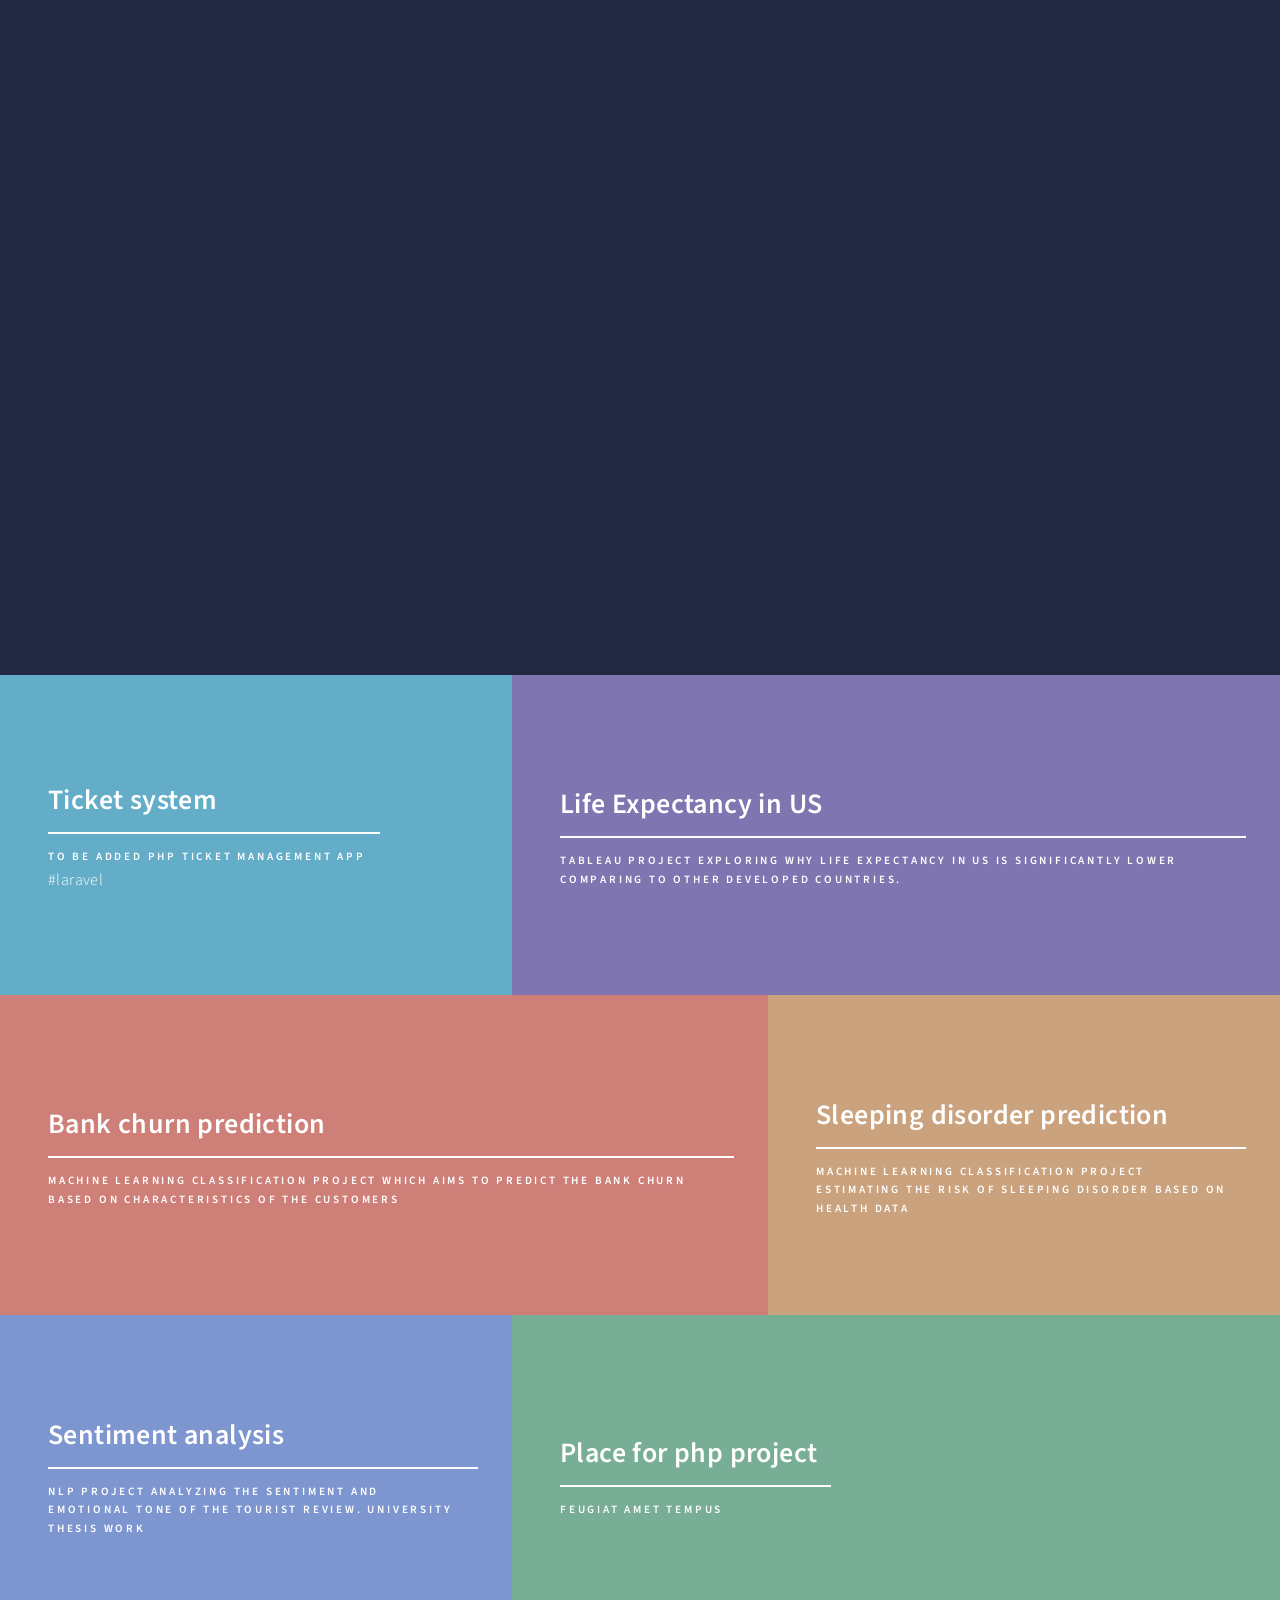
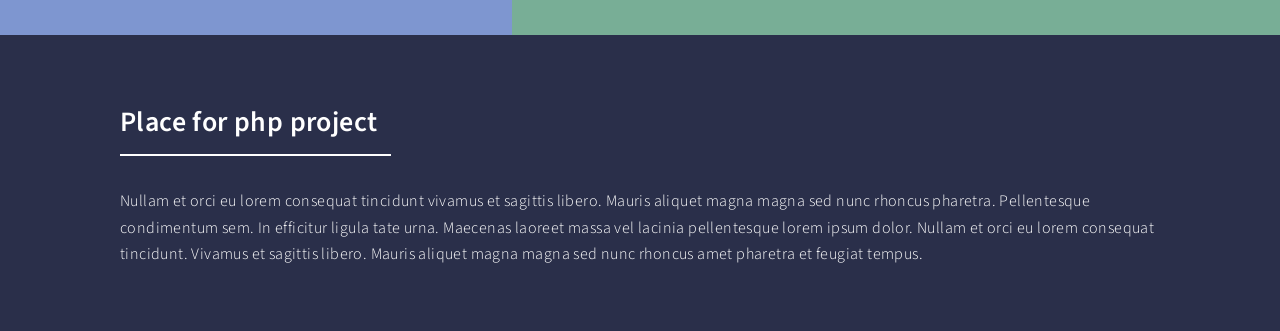
==== index.html @ b66371d4 "creating the website" ====
<!DOCTYPE HTML>
<html>
	<head>
		<meta charset="utf-8" />
		<meta name="viewport" content="width=device-width, initial-scale=1, user-scalable=no" />
		<link rel="stylesheet" href="assets/css/main.css" />
		<noscript><link rel="stylesheet" href="assets/css/noscript.css" /></noscript>
	</head>
	<body class="is-preload">

		<!-- Wrapper -->
			<div id="wrapper">

				<!-- Banner -->
					<section id="banner" class="major">
						<div class="inner">
							<header class="major">
								<h1>Hi, my name is Irena Kovalenko</h1>
							</header>
							<div class="content">
								<p>I'm a Data Science graduate, experienced PowerBI Developer and aspiring PHP Developer of entry level. So far I have mostly worked with PowerBI and SQL.
									During my work I have discovered the immense opportunities of what can be build in Laravel and made first steps in web development. <br />	
								Hereby are my projects.</p>
							</div>

							<div class="inner">
							<ul class="icons">
								<li><a href="https://github.com/irkovalenko" class="icon brands alt fa-github"><span class="label">GitHub</span></a></li>
								<li><a href="https://www.linkedin.com/in/irenakovalenko/" class="icon brands alt fa-linkedin-in"><span class="label">LinkedIn</span></a></li>
								<li><a href="#" class="icon solid fa-phone" aria-label="Phone"></a><span>+48 514 686 562</span></li>
								<li><a href="#" class="icon solid fa-envelope" aria-label="Email"></a><span>iko905744@gmail.com</span></li>
							</ul>
						</div>

						</div>
					</section>

				<!-- Main -->
					<div id="main">

						<!-- One -->
							<section id="one" class="tiles">
								<article>
									<span class="image">
										<img src="images/pic01.jpg" alt="" />
									</span>
									<header class="major">
										<h3><a href="landing.html" class="link">Ticket system</a></h3>
										<p>to be added php ticket management app</p>
										<span>#laravel</span>
									</header>
								</article>
								<article>
									<span class="image">
										<img src="images/pic02.jpg" alt="" />
									</span>
									<header class="major">
										<h3><a href="https://drive.google.com/file/d/1ShaVvdIcsHS3i_8dnYS_qgLol32Q4F2d/view?usp=drive_link" class="link">Life Expectancy in US</a></h3>
										<p>Tableau project exploring why life expectancy in US is significantly lower comparing to other developed countries.</p>
									</header>
								</article>
								<article>
									<span class="image">
										<img src="images/pic03.jpg" alt="" />
									</span>
									<header class="major">
										<h3><a href="https://github.com/irkovalenko/python/blob/main/bank_churn.ipynb" class="link">Bank churn prediction</a></h3>
										<p>Machine learning classification project which aims to predict the bank churn based on characteristics of the customers</p>
									</header>
								</article>
								<article>
									<span class="image">
										<img src="images/pic04.jpg" alt="" />
									</span>
									<header class="major">
										<h3><a href="https://github.com/irkovalenko/python/blob/main/Sleep_disorder_classification.ipynb" class="link">Sleeping disorder prediction</a></h3>
										<p>Machine learning classification project estimating the risk of sleeping disorder based on health data</p>
									</header>
								</article>
								<article>
									<span class="image">
										<img src="images/pic05.jpg" alt="" />
									</span>
									<header class="major">
										<h3><a href="https://github.com/irkovalenko/python/blob/main/sentiment_analysis_Cyprus.ipynb" class="link">Sentiment analysis</a></h3>
										<p>NLP project analyzing the sentiment and emotional tone of the tourist review. University thesis work</p>
									</header>
								</article>
								<article>
									<span class="image">
										<img src="images/pic06.jpg" alt="" />
									</span>
									<header class="major">
										<h3><a href="landing.html" class="link">Place for php project</a></h3>
										<p>Feugiat amet tempus</p>
									</header>
								</article>
							</section>

						<!-- Two -->
							<section id="two">
								<div class="inner">
									<header class="major">
										<h2>Place for php project</h2>
									</header>
									<p>Nullam et orci eu lorem consequat tincidunt vivamus et sagittis libero. Mauris aliquet magna magna sed nunc rhoncus pharetra. Pellentesque condimentum sem. In efficitur ligula tate urna. Maecenas laoreet massa vel lacinia pellentesque lorem ipsum dolor. Nullam et orci eu lorem consequat tincidunt. Vivamus et sagittis libero. Mauris aliquet magna magna sed nunc rhoncus amet pharetra et feugiat tempus.</p>
								</div>
							</section>

						</div>

		<!-- Scripts -->
			<script src="assets/js/jquery.min.js"></script>
			<script src="assets/js/jquery.scrolly.min.js"></script>
			<script src="assets/js/jquery.scrollex.min.js"></script>
			<script src="assets/js/browser.min.js"></script>
			<script src="assets/js/breakpoints.min.js"></script>
			<script src="assets/js/util.js"></script>
			<script src="assets/js/main.js"></script>

	</body>
</html>
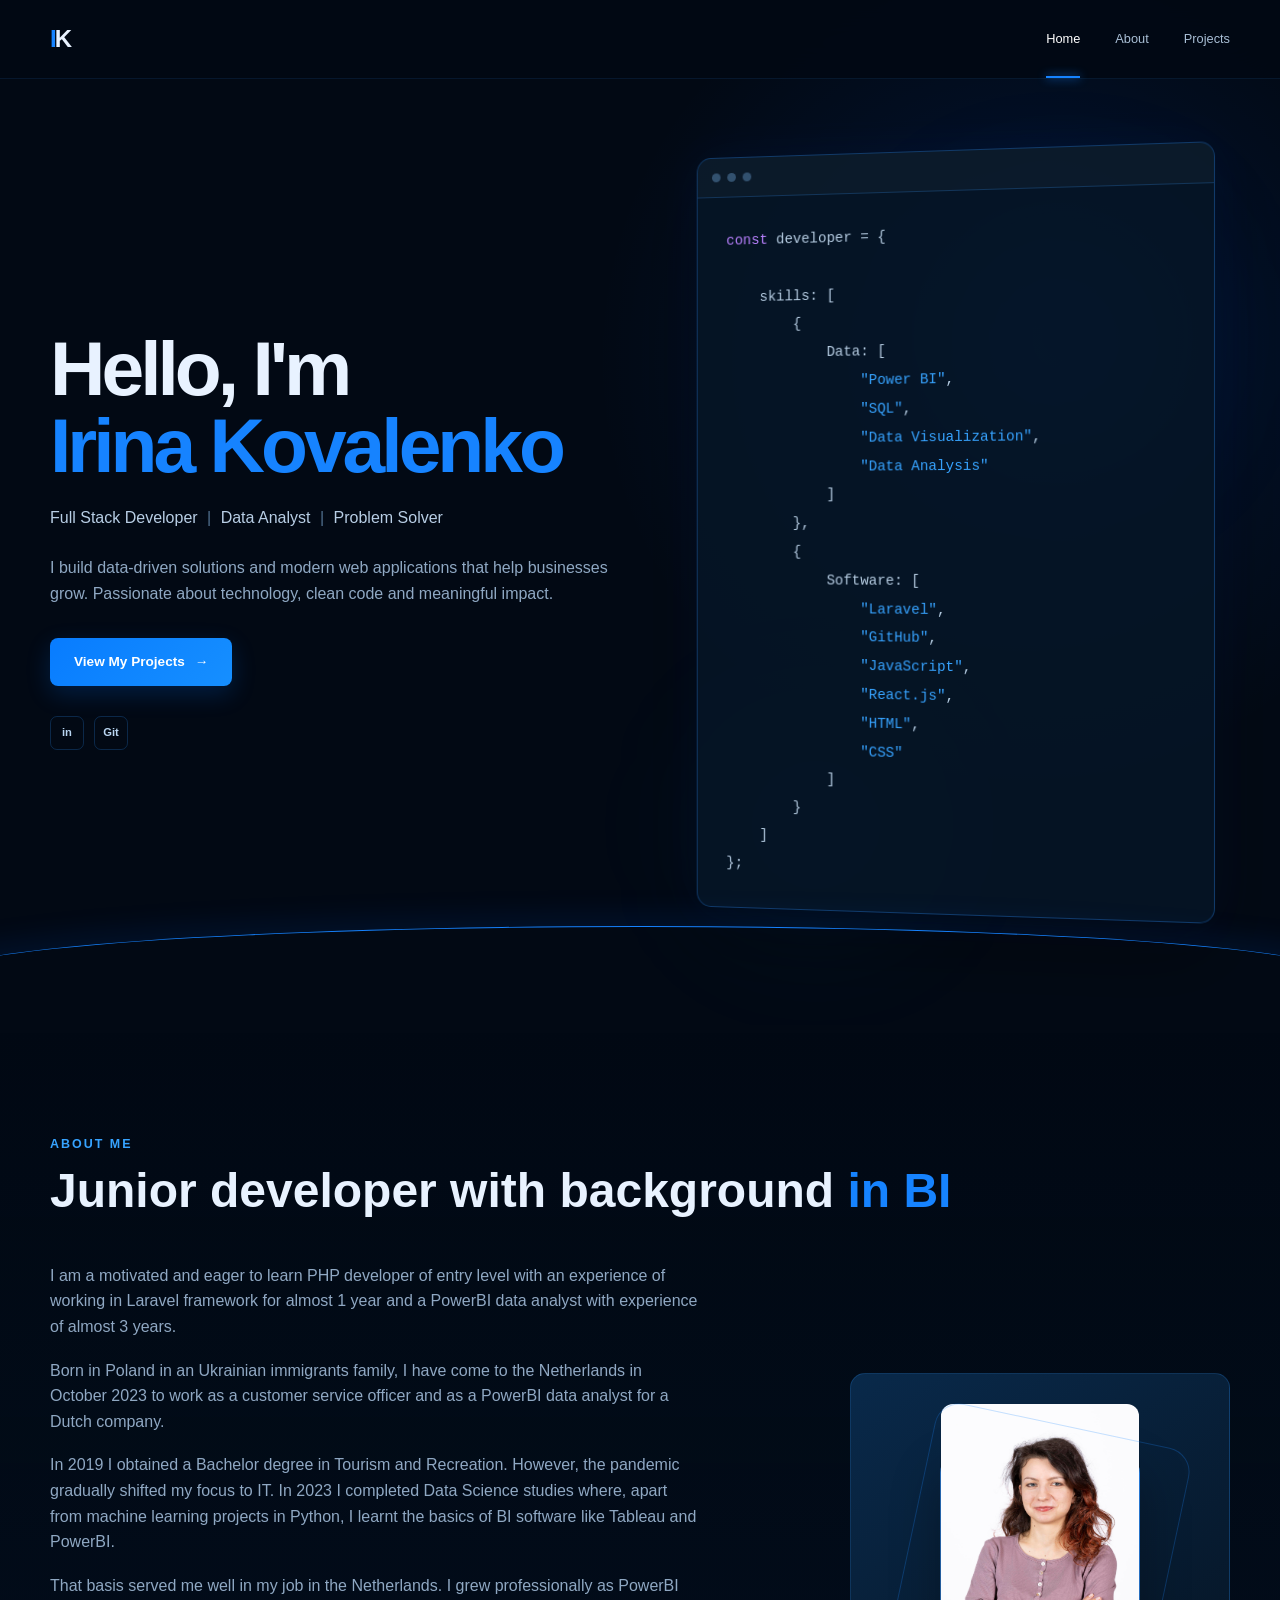
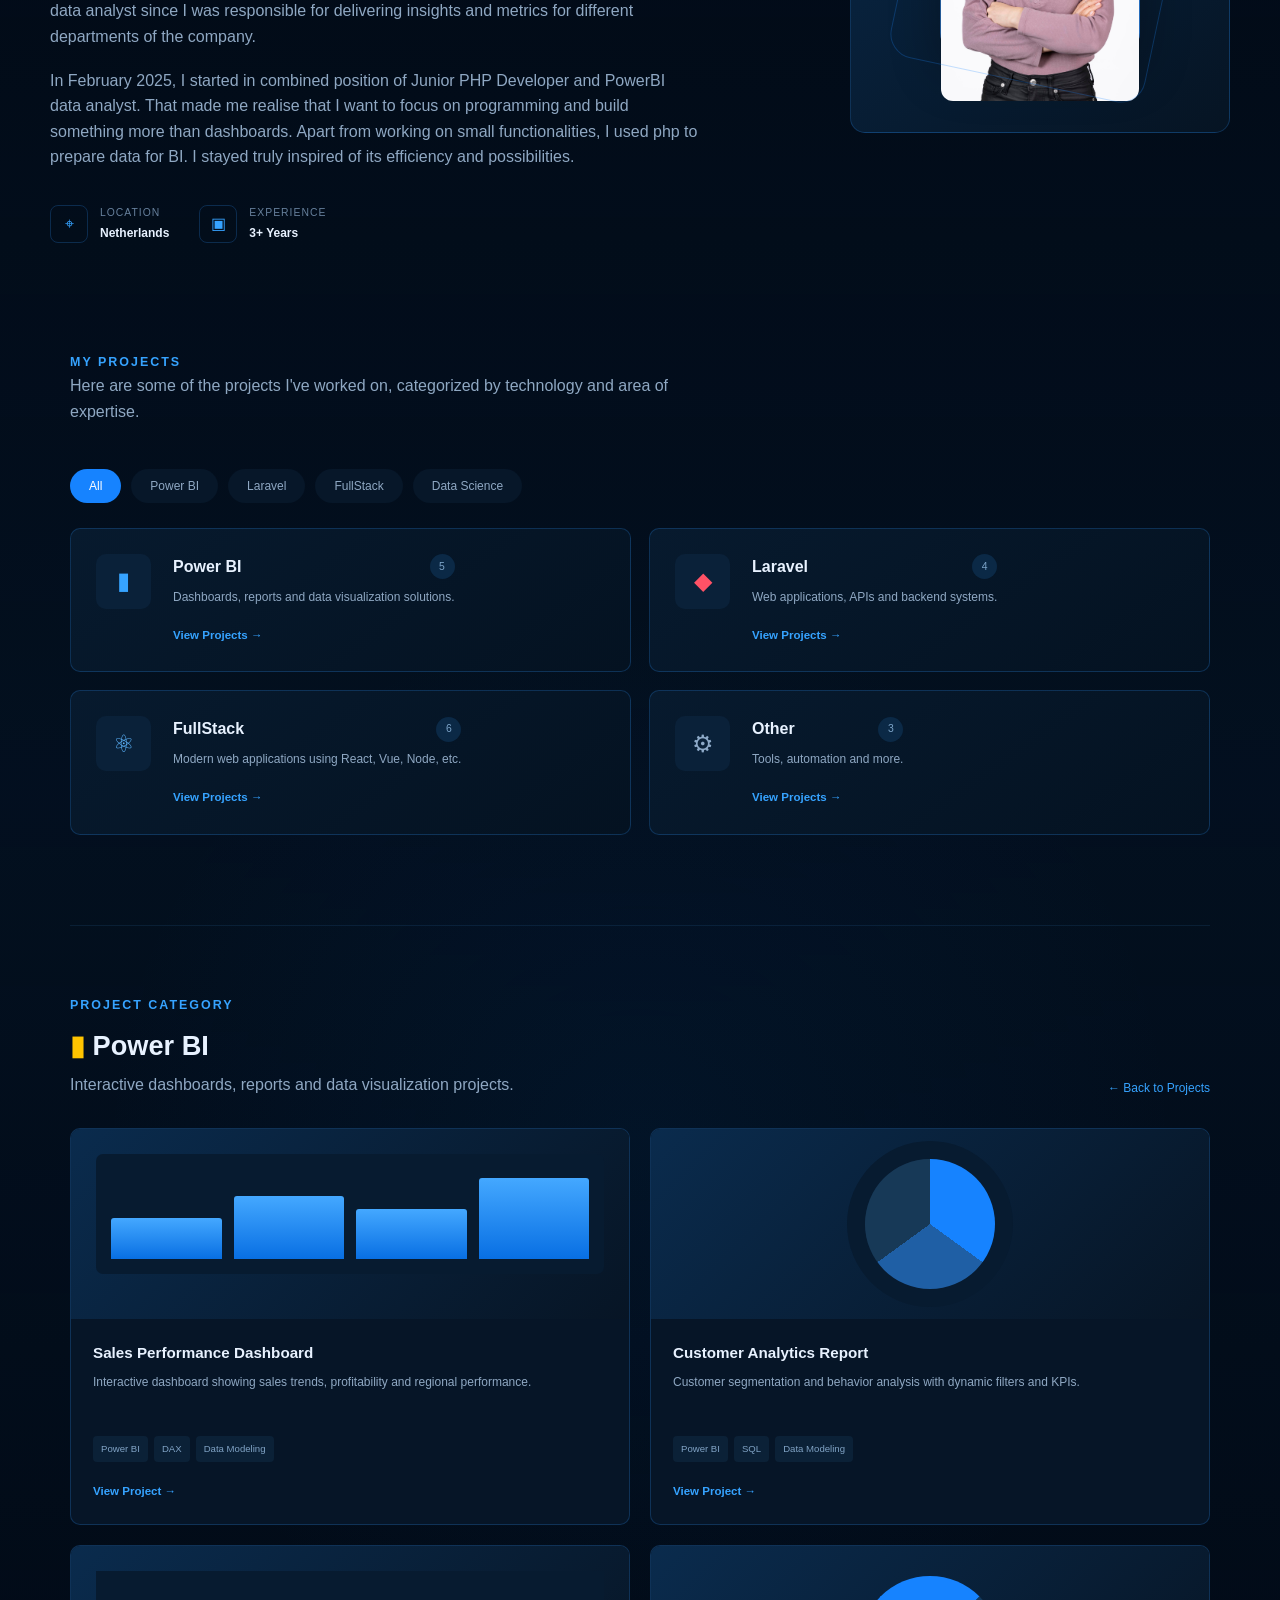
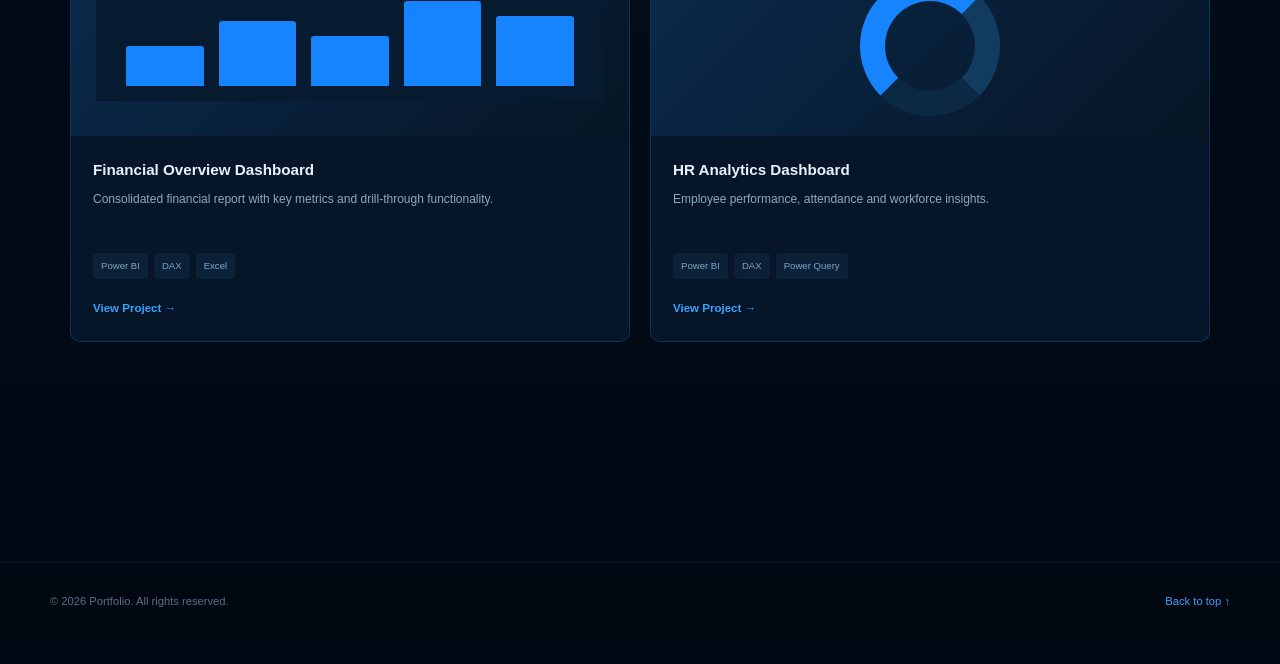
==== commit 09ada700: "back to html for github pages" ====
--- a/index.html
+++ b/index.html
@@ -1,122 +1,462 @@
-<!DOCTYPE HTML>
-<html>
-	<head>
-		<meta charset="utf-8" />
-		<meta name="viewport" content="width=device-width, initial-scale=1, user-scalable=no" />
-		<link rel="stylesheet" href="assets/css/main.css" />
-		<noscript><link rel="stylesheet" href="assets/css/noscript.css" /></noscript>
-	</head>
-	<body class="is-preload">
-
-		<!-- Wrapper -->
-			<div id="wrapper">
-
-				<!-- Banner -->
-					<section id="banner" class="major">
-						<div class="inner">
-							<header class="major">
-								<h1>Hi, my name is Irena Kovalenko</h1>
-							</header>
-							<div class="content">
-								<p>I'm a Data Science graduate, experienced PowerBI Developer and aspiring PHP Developer of entry level. So far I have mostly worked with PowerBI and SQL.
-									During my work I have discovered the immense opportunities of what can be build in Laravel and made first steps in web development. <br />	
-								Hereby are my projects.</p>
-							</div>
-
-							<div class="inner">
-							<ul class="icons">
-								<li><a href="https://github.com/irkovalenko" class="icon brands alt fa-github"><span class="label">GitHub</span></a></li>
-								<li><a href="https://www.linkedin.com/in/irenakovalenko/" class="icon brands alt fa-linkedin-in"><span class="label">LinkedIn</span></a></li>
-								<li><a href="#" class="icon solid fa-phone" aria-label="Phone"></a><span>+48 514 686 562</span></li>
-								<li><a href="#" class="icon solid fa-envelope" aria-label="Email"></a><span>iko905744@gmail.com</span></li>
-							</ul>
-						</div>
-
-						</div>
-					</section>
-
-				<!-- Main -->
-					<div id="main">
-
-						<!-- One -->
-							<section id="one" class="tiles">
-								<article>
-									<span class="image">
-										<img src="images/pic01.jpg" alt="" />
-									</span>
-									<header class="major">
-										<h3><a href="landing.html" class="link">Ticket system</a></h3>
-										<p>to be added php ticket management app</p>
-										<span>#laravel</span>
-									</header>
-								</article>
-								<article>
-									<span class="image">
-										<img src="images/pic02.jpg" alt="" />
-									</span>
-									<header class="major">
-										<h3><a href="https://drive.google.com/file/d/1ShaVvdIcsHS3i_8dnYS_qgLol32Q4F2d/view?usp=drive_link" class="link">Life Expectancy in US</a></h3>
-										<p>Tableau project exploring why life expectancy in US is significantly lower comparing to other developed countries.</p>
-									</header>
-								</article>
-								<article>
-									<span class="image">
-										<img src="images/pic03.jpg" alt="" />
-									</span>
-									<header class="major">
-										<h3><a href="https://github.com/irkovalenko/python/blob/main/bank_churn.ipynb" class="link">Bank churn prediction</a></h3>
-										<p>Machine learning classification project which aims to predict the bank churn based on characteristics of the customers</p>
-									</header>
-								</article>
-								<article>
-									<span class="image">
-										<img src="images/pic04.jpg" alt="" />
-									</span>
-									<header class="major">
-										<h3><a href="https://github.com/irkovalenko/python/blob/main/Sleep_disorder_classification.ipynb" class="link">Sleeping disorder prediction</a></h3>
-										<p>Machine learning classification project estimating the risk of sleeping disorder based on health data</p>
-									</header>
-								</article>
-								<article>
-									<span class="image">
-										<img src="images/pic05.jpg" alt="" />
-									</span>
-									<header class="major">
-										<h3><a href="https://github.com/irkovalenko/python/blob/main/sentiment_analysis_Cyprus.ipynb" class="link">Sentiment analysis</a></h3>
-										<p>NLP project analyzing the sentiment and emotional tone of the tourist review. University thesis work</p>
-									</header>
-								</article>
-								<article>
-									<span class="image">
-										<img src="images/pic06.jpg" alt="" />
-									</span>
-									<header class="major">
-										<h3><a href="landing.html" class="link">Place for php project</a></h3>
-										<p>Feugiat amet tempus</p>
-									</header>
-								</article>
-							</section>
-
-						<!-- Two -->
-							<section id="two">
-								<div class="inner">
-									<header class="major">
-										<h2>Place for php project</h2>
-									</header>
-									<p>Nullam et orci eu lorem consequat tincidunt vivamus et sagittis libero. Mauris aliquet magna magna sed nunc rhoncus pharetra. Pellentesque condimentum sem. In efficitur ligula tate urna. Maecenas laoreet massa vel lacinia pellentesque lorem ipsum dolor. Nullam et orci eu lorem consequat tincidunt. Vivamus et sagittis libero. Mauris aliquet magna magna sed nunc rhoncus amet pharetra et feugiat tempus.</p>
-								</div>
-							</section>
-
-						</div>
-
-		<!-- Scripts -->
-			<script src="assets/js/jquery.min.js"></script>
-			<script src="assets/js/jquery.scrolly.min.js"></script>
-			<script src="assets/js/jquery.scrollex.min.js"></script>
-			<script src="assets/js/browser.min.js"></script>
-			<script src="assets/js/breakpoints.min.js"></script>
-			<script src="assets/js/util.js"></script>
-			<script src="assets/js/main.js"></script>
-
-	</body>
-</html>+<!DOCTYPE html>
+<html lang="en">
+
+<head>
+    <meta charset="UTF-8">
+    <meta name="viewport" content="width=device-width, initial-scale=1.0">
+
+    <title>Portfolio</title>
+
+    <link rel="stylesheet" href="/styles.css">
+</head>
+
+<body>
+    <header class="header">
+        <div class="container nav-container">
+
+            <a href="/" class="logo">
+                <span>I</span>K
+            </a>
+            <nav class="nav">
+
+                <a href="#home">
+                    Home
+                </a>
+
+                <a href="#about">
+                    About
+                </a>
+
+                <a href="#projects">
+                    Projects
+                </a>
+
+            </nav>
+        </div>
+    </header>
+
+    <main>
+
+        <main>
+
+            <section id="home" class="hero section">
+                <div class="container hero-grid">
+                    <div class="hero-content">
+                        <h1>
+                            Hello, I'm
+                            <span>Irina Kovalenko</span>
+                        </h1>
+
+                        <h2>
+                            Full Stack Developer
+                            <span>|</span>
+                            Data Analyst
+                            <span>|</span>
+                            Problem Solver
+                        </h2>
+
+                        <p class="hero-description">
+                            I build data-driven solutions and modern web applications that
+                            help businesses grow. Passionate about technology, clean code and
+                            meaningful impact.
+                        </p>
+
+                        <div class="hero-buttons">
+                            <a href="/projects" class="btn btn-primary">
+                                View My Projects
+                                <span>→</span>
+                            </a>
+                        </div>
+
+                        <div class="social-links">
+                            <a href="https://www.linkedin.com/in/irina--kovalenko/" target="_blank"
+                                aria-label="LinkedIn">in</a>
+                            <a href="https://github.com/irkovalenko" target="_blank" aria-label="GitHub">Git</a>
+                        </div>
+                    </div>
+
+                    <div class="hero-visual">
+                        <div class="glow glow-one"></div>
+                        <div class="glow glow-two"></div>
+
+                        <div class="code-card">
+                            <div class="code-header">
+                                <span></span>
+                                <span></span>
+                                <span></span>
+                            </div>
+
+                            <div class="code-content">
+                                <pre><code><span class="code-purple">const</span> developer = {
+
+    skills: [
+        {
+            Data: [
+                <span class="code-blue">"Power BI"</span>,
+                <span class="code-blue">"SQL"</span>,
+                <span class="code-blue">"Data Visualization"</span>,
+                <span class="code-blue">"Data Analysis"</span>
+            ]
+        },
+        {
+            Software: [
+                <span class="code-blue">"Laravel"</span>,
+                <span class="code-blue">"GitHub"</span>,
+                <span class="code-blue">"JavaScript"</span>,
+                <span class="code-blue">"React.js"</span>,
+                <span class="code-blue">"HTML"</span>,
+                <span class="code-blue">"CSS"</span>
+            ]
+        }
+    ]
+};</code></pre>
+                            </div>
+                        </div>
+                    </div>
+                </div>
+
+                <div class="hero-wave"></div>
+            </section>
+
+            <section id="about" class="section about-section">
+                <div class="container">
+                    <div class="section-heading">
+                        <p class="eyebrow">ABOUT ME</p>
+
+                        <h2>
+                            Junior developer with background
+                            <span>in BI</span>
+                        </h2>
+                    </div>
+
+                    <div class="about-grid">
+                        <div class="about-text">
+                            <p>
+                                I am a motivated and eager to learn PHP developer of entry level with an experience of
+                                working in
+                                Laravel framework for almost 1 year and a PowerBI data analyst with experience of almost
+                                3 years.
+                            <p>
+                                Born in Poland in an Ukrainian immigrants family, I have come to the Netherlands in
+                                October 2023 to
+                                work as a customer service officer and as a PowerBI data analyst for a Dutch company.
+                            </p>
+                            <p>
+                                In 2019 I obtained a Bachelor degree in Tourism and Recreation. However, the pandemic
+                                gradually
+                                shifted my focus to IT. In 2023 I completed Data Science studies where, apart from
+                                machine learning
+                                projects in Python, I learnt the basics of BI software like Tableau and PowerBI.
+                            </p>
+                            <p>
+                                That basis served me well in my job in the Netherlands. I grew professionally as PowerBI
+                                data
+                                analyst since I was responsible for delivering insights and metrics for different
+                                departments of the
+                                company.
+                            </p>
+
+                            <p>
+                                In February 2025, I started in combined position of Junior PHP Developer and PowerBI
+                                data analyst.
+                                That made me realise that I want to focus on programming and build something more than
+                                dashboards.
+                                Apart from working on small functionalities, I used php to prepare data for BI. I stayed
+                                truly
+                                inspired of its efficiency and possibilities.
+                            </p>
+
+                            <div class="about-info">
+                                <div>
+                                    <span class="info-icon">⌖</span>
+                                    <div>
+                                        <small>Location</small>
+                                        <strong>Netherlands</strong>
+                                    </div>
+                                </div>
+
+                                <div>
+                                    <span class="info-icon">▣</span>
+                                    <div>
+                                        <small>Experience</small>
+                                        <strong>3+ Years</strong>
+                                    </div>
+                                </div>
+
+                                <div>
+                                </div>
+                            </div>
+                        </div>
+
+                        <div class="profile-card">
+                            <div class="profile-avatar">
+                                <img class="rounded-img" src="../images/me.jpg">
+                            </div>
+
+                            <div class="profile-decoration"></div>
+                        </div>
+                    </div>
+
+                    <section id="projects" class="section projects-section">
+                        <div class="container">
+                            <div class="section-heading">
+                                <p class="eyebrow">MY PROJECTS</p>
+                                <p>
+                                    Here are some of the projects I've worked on, categorized by
+                                    technology and area of expertise.
+                                </p>
+                            </div>
+
+                            <div class="project-filters">
+                                <button class="active">All</button>
+                                <button>Power BI</button>
+                                <button>Laravel</button>
+                                <button>FullStack</button>
+                                <button>Data Science</button>
+                            </div>
+
+
+                            <div class="category-grid">
+                                <article class="category-card">
+                                    <div class="category-icon powerbi">▮</div>
+
+                                    <div class="category-content">
+                                        <div class="category-title">
+                                            <h3>Power BI</h3>
+                                            <span>5</span>
+                                        </div>
+
+                                        <p>Dashboards, reports and data visualization solutions.</p>
+
+                                        <a href="#powerbi-projects"> View Projects → </a>
+                                    </div>
+                                </article>
+
+                                <article class="category-card">
+                                    <div class="category-icon laravel">◆</div>
+
+                                    <div class="category-content">
+                                        <div class="category-title">
+                                            <h3>Laravel</h3>
+                                            <span>4</span>
+                                        </div>
+
+                                        <p>Web applications, APIs and backend systems.</p>
+
+                                        <a href="#"> View Projects → </a>
+                                    </div>
+                                </article>
+
+                                <article class="category-card">
+                                    <div class="category-icon react">⚛</div>
+
+                                    <div class="category-content">
+                                        <div class="category-title">
+                                            <h3>FullStack</h3>
+                                            <span>6</span>
+                                        </div>
+
+                                        <p>Modern web applications using React, Vue, Node, etc.</p>
+
+                                        <a href="#"> View Projects → </a>
+                                    </div>
+                                </article>
+
+                                <article class="category-card">
+                                    <div class="category-icon tools">⚙</div>
+
+                                    <div class="category-content">
+                                        <div class="category-title">
+                                            <h3>Other</h3>
+                                            <span>3</span>
+                                        </div>
+
+                                        <p>Tools, automation and more.</p>
+
+                                        <a href="#"> View Projects → </a>
+                                    </div>
+                                </article>
+                            </div>
+
+
+
+                            <div id="powerbi-projects" class="project-category">
+                                <div class="category-header">
+                                    <div>
+                                        <p class="eyebrow">PROJECT CATEGORY</p>
+
+                                        <h3>
+                                            <span class="powerbi-text">▮</span>
+                                            Power BI
+                                        </h3>
+
+                                        <p>
+                                            Interactive dashboards, reports and data visualization
+                                            projects.
+                                        </p>
+                                    </div>
+
+                                    <a href="#projects" class="back-link"> ← Back to Projects </a>
+                                </div>
+
+                                <div class="project-grid">
+                                    <article class="project-card">
+                                        <div class="project-image dashboard-one">
+                                            <div class="fake-chart">
+                                                <div></div>
+                                                <div></div>
+                                                <div></div>
+                                                <div></div>
+                                            </div>
+                                        </div>
+
+                                        <div class="project-body">
+                                            <h4>Sales Performance Dashboard</h4>
+
+                                            <p>
+                                                Interactive dashboard showing sales trends, profitability
+                                                and regional performance.
+                                            </p>
+
+                                            <div class="tags">
+                                                <span>Power BI</span>
+                                                <span>DAX</span>
+                                                <span>Data Modeling</span>
+                                            </div>
+
+                                            <a href="#"> View Project → </a>
+                                        </div>
+                                    </article>
+
+                                    <article class="project-card">
+                                        <div class="project-image dashboard-two">
+                                            <div class="fake-pie"></div>
+                                        </div>
+
+                                        <div class="project-body">
+                                            <h4>Customer Analytics Report</h4>
+
+                                            <p>
+                                                Customer segmentation and behavior analysis with dynamic
+                                                filters and KPIs.
+                                            </p>
+
+                                            <div class="tags">
+                                                <span>Power BI</span>
+                                                <span>SQL</span>
+                                                <span>Data Modeling</span>
+                                            </div>
+
+                                            <a href="#"> View Project → </a>
+                                        </div>
+                                    </article>
+
+                                    <article class="project-card">
+                                        <div class="project-image dashboard-three">
+                                            <div class="fake-bars">
+                                                <i></i>
+                                                <i></i>
+                                                <i></i>
+                                                <i></i>
+                                                <i></i>
+                                            </div>
+                                        </div>
+
+                                        <div class="project-body">
+                                            <h4>Financial Overview Dashboard</h4>
+
+                                            <p>
+                                                Consolidated financial report with key metrics and
+                                                drill-through functionality.
+                                            </p>
+
+                                            <div class="tags">
+                                                <span>Power BI</span>
+                                                <span>DAX</span>
+                                                <span>Excel</span>
+                                            </div>
+
+                                            <a href="#"> View Project → </a>
+                                        </div>
+                                    </article>
+
+                                    <article class="project-card">
+                                        <div class="project-image dashboard-four">
+                                            <div class="fake-circle"></div>
+                                        </div>
+
+                                        <div class="project-body">
+                                            <h4>HR Analytics Dashboard</h4>
+
+                                            <p>
+                                                Employee performance, attendance and workforce insights.
+                                            </p>
+
+                                            <div class="tags">
+                                                <span>Power BI</span>
+                                                <span>DAX</span>
+                                                <span>Power Query</span>
+                                            </div>
+
+                                            <a href="#"> View Project → </a>
+                                        </div>
+                                    </article>
+                                </div>
+                            </div>
+                        </div>
+
+                    </section>
+
+        </main>
+
+        <footer class="footer">
+            <div class="container footer-content">
+                <p>&copy; 2026 Portfolio. All rights reserved.</p>
+
+                <a href="#home"> Back to top ↑ </a>
+            </div>
+        </footer>
+
+        <script>
+            const sections = document.querySelectorAll("main section[id]");
+            const navLinks = document.querySelectorAll(".nav a");
+
+            const observer = new IntersectionObserver(
+                (entries) => {
+                    entries.forEach((entry) => {
+                        if (entry.isIntersecting) {
+                            const id = entry.target.id;
+
+                            navLinks.forEach((link) => {
+                                link.classList.remove("active");
+
+                                if (link.getAttribute("href") === `#${id}`) {
+                                    link.classList.add("active");
+                                }
+                            });
+                        }
+                    });
+                }, {
+                    rootMargin: "-30% 0px -60% 0px"
+                }
+            );
+
+            sections.forEach((section) => {
+                observer.observe(section);
+            });
+            // Project filters
+            const filterButtons = document.querySelectorAll(
+                ".project-filters button",
+            );
+
+            filterButtons.forEach((button) => {
+                button.addEventListener("click", () => {
+                    filterButtons.forEach((btn) => btn.classList.remove("active"));
+
+                    button.classList.add("active");
+                });
+            });
+        </script>
+</body>
+
+</html>
--- a/styles.css
+++ b/styles.css
@@ -0,0 +1,1545 @@
+/* =========================================================
+   RESET
+========================================================= */
+
+* {
+    margin: 0;
+    padding: 0;
+    box-sizing: border-box;
+}
+
+html {
+    scroll-behavior: smooth;
+}
+
+body {
+    font-family: 'Inter', sans-serif;
+    background: #020914;
+    color: #e8f2ff;
+    line-height: 1.6;
+}
+
+a {
+    color: inherit;
+    text-decoration: none;
+}
+
+button {
+    cursor: pointer;
+}
+
+img {
+    max-width: 100%;
+    display: block;
+}
+
+/* =========================================================
+   VARIABLES
+========================================================= */
+
+:root {
+    --bg: #020914;
+    --bg-light: #061323;
+    --bg-card: #07182b;
+    --bg-card-hover: #0a2038;
+
+    --blue: #1683ff;
+    --blue-light: #36a3ff;
+    --blue-dark: #0757b8;
+
+    --text: #edf6ff;
+    --text-muted: #8fa8c3;
+    --border: rgba(43, 137, 230, 0.25);
+
+    --glow: rgba(0, 119, 255, 0.25);
+
+    --radius: 10px;
+    --transition: 0.3s ease;
+}
+
+/* =========================================================
+   GENERAL
+========================================================= */
+
+.container {
+    width: min(1180px, calc(100% - 40px));
+    margin: 0 auto;
+}
+
+.section {
+    padding: 110px 0;
+    position: relative;
+}
+
+.section-small {
+    padding: 80px 0;
+}
+
+.section-heading {
+    margin-bottom: 45px;
+}
+
+.section-heading.center {
+    text-align: center;
+}
+
+.section-heading h2 {
+    font-size: clamp(2rem, 4vw, 3rem);
+    line-height: 1.15;
+    margin: 8px 0 20px;
+}
+
+.section-heading h2 span {
+    color: var(--blue);
+}
+
+.section-heading h3 {
+    font-size: 1.5rem;
+}
+
+.section-heading > p:not(.eyebrow) {
+    max-width: 650px;
+    color: var(--text-muted);
+}
+
+.eyebrow {
+    color: var(--blue-light);
+    font-size: 0.78rem;
+    font-weight: 700;
+    letter-spacing: 2px;
+    text-transform: uppercase;
+}
+
+/* =========================================================
+   HEADER
+========================================================= */
+
+.header {
+    position: fixed;
+    top: 0;
+    left: 0;
+    width: 100%;
+    z-index: 1000;
+
+    background: rgba(2, 9, 20, 0.88);
+    backdrop-filter: blur(18px);
+
+    border-bottom: 1px solid rgba(43, 137, 230, 0.12);
+}
+
+.nav-container {
+    height: 78px;
+
+    display: flex;
+    align-items: center;
+    justify-content: space-between;
+}
+
+.logo {
+    font-size: 1.5rem;
+    font-weight: 800;
+    letter-spacing: -2px;
+}
+
+.logo span {
+    color: var(--blue);
+}
+
+.nav {
+    display: flex;
+    align-items: center;
+    gap: 35px;
+}
+
+.nav a {
+    color: #a9bfd6;
+    font-size: 0.8rem;
+    font-weight: 500;
+    transition: var(--transition);
+    position: relative;
+}
+
+.nav a:hover,
+.nav a.active {
+    color: white;
+}
+
+.nav a.active::after {
+    content: '';
+
+    position: absolute;
+    left: 0;
+    right: 0;
+    bottom: -29px;
+
+    height: 2px;
+
+    background: var(--blue);
+    box-shadow: 0 0 10px var(--blue);
+}
+
+.nav-actions {
+    display: flex;
+    align-items: center;
+    gap: 18px;
+}
+
+.theme-btn {
+    border: 0;
+    background: transparent;
+    color: #9fc8f4;
+    font-size: 1.2rem;
+}
+
+/* =========================================================
+   BUTTONS
+========================================================= */
+
+.btn {
+    display: inline-flex;
+    align-items: center;
+    justify-content: center;
+    gap: 10px;
+
+    padding: 13px 24px;
+
+    border-radius: 8px;
+
+    font-size: 0.85rem;
+    font-weight: 600;
+
+    transition: var(--transition);
+}
+
+.btn-primary {
+    background: linear-gradient(135deg, #087cff, #168fff);
+
+    color: white;
+
+    box-shadow: 0 8px 25px rgba(0, 117, 255, 0.2);
+}
+
+.btn-primary:hover {
+    transform: translateY(-2px);
+
+    box-shadow: 0 12px 35px rgba(0, 117, 255, 0.35);
+}
+
+.btn-outline {
+    border: 1px solid rgba(87, 157, 220, 0.5);
+    color: #d6eaff;
+}
+
+.btn-outline:hover {
+    border-color: var(--blue);
+    background: rgba(0, 115, 255, 0.08);
+}
+
+.btn-small {
+    padding: 9px 20px;
+}
+
+.full-width {
+    width: 100%;
+}
+
+/* =========================================================
+   HERO
+========================================================= */
+
+.hero {
+    min-height: 850px;
+
+    display: flex;
+    align-items: center;
+
+    padding-top: 150px;
+
+    overflow: hidden;
+
+    background:
+        radial-gradient(
+            circle at 80% 35%,
+            rgba(0, 95, 255, 0.14),
+            transparent 35%
+        ),
+        var(--bg);
+}
+
+.hero-grid {
+    display: grid;
+    grid-template-columns: 1fr 1fr;
+    align-items: center;
+    gap: 60px;
+}
+
+.hero-content {
+    position: relative;
+    z-index: 2;
+}
+
+.hero h1 {
+    margin-top: 15px;
+
+    font-size: clamp(3rem, 6vw, 5.2rem);
+    line-height: 1;
+
+    letter-spacing: -4px;
+}
+
+.hero h1 span {
+    display: block;
+    color: var(--blue);
+}
+
+.hero h2 {
+    margin-top: 22px;
+
+    color: #b8cee5;
+
+    font-size: 1rem;
+    font-weight: 500;
+}
+
+.hero h2 span {
+    color: #50708f;
+    margin: 0 5px;
+}
+
+.hero-description {
+    max-width: 590px;
+    margin-top: 24px;
+
+    color: var(--text-muted);
+
+    font-size: 1rem;
+}
+
+.hero-buttons {
+    display: flex;
+    gap: 14px;
+    margin-top: 32px;
+}
+
+.social-links {
+    display: flex;
+    gap: 10px;
+    margin-top: 30px;
+}
+
+.social-links a {
+    width: 34px;
+    height: 34px;
+
+    display: flex;
+    align-items: center;
+    justify-content: center;
+
+    border: 1px solid var(--border);
+    border-radius: 7px;
+
+    color: #b9d5f1;
+    font-size: 0.7rem;
+    font-weight: 700;
+
+    transition: var(--transition);
+}
+
+.social-links a:hover {
+    background: var(--blue);
+    border-color: var(--blue);
+    color: white;
+    transform: translateY(-3px);
+}
+
+/* =========================================================
+   HERO VISUAL
+========================================================= */
+
+.hero-visual {
+    position: relative;
+    min-height: 450px;
+
+    display: flex;
+    align-items: center;
+    justify-content: center;
+}
+
+.code-card {
+    width: min(520px, 100%);
+
+    background: rgba(5, 20, 37, 0.9);
+
+    border: 1px solid rgba(39, 129, 230, 0.35);
+
+    border-radius: 15px;
+
+    box-shadow:
+        0 30px 80px rgba(0, 0, 0, 0.4),
+        0 0 50px rgba(0, 104, 255, 0.08);
+
+    overflow: hidden;
+
+    transform: perspective(1000px) rotateY(-5deg);
+}
+
+.code-header {
+    height: 40px;
+
+    display: flex;
+    align-items: center;
+
+    gap: 7px;
+
+    padding: 0 15px;
+
+    background: rgba(255, 255, 255, 0.025);
+
+    border-bottom: 1px solid var(--border);
+}
+
+.code-header span {
+    width: 9px;
+    height: 9px;
+    border-radius: 50%;
+    background: #32516f;
+}
+
+.code-content {
+    padding: 30px;
+}
+
+.code-content pre {
+    overflow-x: auto;
+
+    font-family: 'Courier New', monospace;
+
+    font-size: 0.9rem;
+    line-height: 2;
+
+    color: #b6cde3;
+}
+
+.code-purple {
+    color: #b981ff;
+}
+
+.code-blue {
+    color: #36a3ff;
+}
+
+.glow {
+    position: absolute;
+
+    border-radius: 50%;
+
+    filter: blur(70px);
+}
+
+.glow-one {
+    width: 220px;
+    height: 220px;
+
+    right: 10%;
+    top: 10%;
+
+    background: rgba(0, 89, 255, 0.2);
+}
+
+.glow-two {
+    width: 180px;
+    height: 180px;
+
+    left: 10%;
+    bottom: 0;
+
+    background: rgba(0, 157, 255, 0.1);
+}
+
+.floating-badge {
+    position: absolute;
+
+    padding: 11px 17px;
+
+    display: flex;
+    align-items: center;
+    gap: 9px;
+
+    background: rgba(6, 22, 40, 0.95);
+
+    border: 1px solid var(--border);
+
+    border-radius: 8px;
+
+    font-size: 0.75rem;
+    font-weight: 600;
+
+    box-shadow: 0 15px 30px rgba(0, 0, 0, 0.25);
+}
+
+.badge-powerbi {
+    left: 0;
+    bottom: 70px;
+}
+
+.badge-laravel {
+    right: 0;
+    top: 70px;
+}
+
+.badge-powerbi strong {
+    color: #ffc300;
+}
+
+.badge-laravel strong {
+    color: #ff4d69;
+}
+
+/* =========================================================
+   HERO WAVE
+========================================================= */
+
+.hero-wave {
+    position: absolute;
+    bottom: -1px;
+    left: -5%;
+
+    width: 110%;
+    height: 100px;
+
+    border-top: 1px solid var(--blue);
+
+    border-radius: 50% 50% 0 0;
+
+    box-shadow: 0 -10px 30px rgba(0, 102, 255, 0.1);
+}
+
+/* =========================================================
+   FOCUS CARDS
+========================================================= */
+
+.focus-grid {
+    display: grid;
+
+    grid-template-columns: repeat(4, 1fr);
+
+    gap: 18px;
+}
+
+.focus-card {
+    min-height: 190px;
+
+    padding: 28px;
+
+    background: linear-gradient(
+        145deg,
+        rgba(8, 30, 53, 0.95),
+        rgba(4, 17, 31, 0.95)
+    );
+
+    border: 1px solid var(--border);
+
+    border-radius: var(--radius);
+
+    transition: var(--transition);
+}
+
+.focus-card:hover {
+    transform: translateY(-5px);
+
+    border-color: rgba(30, 143, 255, 0.55);
+
+    box-shadow: 0 15px 40px rgba(0, 80, 180, 0.12);
+}
+
+.card-icon {
+    color: #52a4ff;
+
+    font-size: 1.7rem;
+
+    margin-bottom: 20px;
+}
+
+.laravel-icon {
+    color: #ff5266;
+}
+
+.focus-card h3 {
+    font-size: 1rem;
+    margin-bottom: 8px;
+}
+
+.focus-card p {
+    color: var(--text-muted);
+    font-size: 0.78rem;
+}
+
+/* =========================================================
+   ABOUT
+========================================================= */
+
+.about-section {
+    background: linear-gradient(
+        180deg,
+        transparent,
+        rgba(5, 29, 53, 0.35),
+        transparent
+    );
+}
+
+.about-grid {
+    display: grid;
+
+    grid-template-columns: 1fr 380px;
+
+    gap: 70px;
+
+    align-items: center;
+}
+
+.about-text > p {
+    max-width: 650px;
+
+    color: var(--text-muted);
+
+    margin-bottom: 18px;
+}
+
+.about-info {
+    display: flex;
+    flex-wrap: wrap;
+
+    gap: 30px;
+
+    margin-top: 35px;
+}
+
+.about-info > div {
+    display: flex;
+    align-items: center;
+    gap: 12px;
+}
+
+.info-icon {
+    width: 38px;
+    height: 38px;
+
+    display: flex;
+    align-items: center;
+    justify-content: center;
+
+    border: 1px solid var(--border);
+    border-radius: 8px;
+
+    color: var(--blue-light);
+}
+
+.about-info small,
+.contact-item small,
+.follow small {
+    display: block;
+
+    color: #67819d;
+
+    font-size: 0.65rem;
+    text-transform: uppercase;
+    letter-spacing: 1px;
+}
+
+.about-info strong {
+    display: block;
+
+    margin-top: 2px;
+
+    font-size: 0.75rem;
+}
+
+/* Profile */
+
+.profile-card {
+    height: 360px;
+
+    position: relative;
+
+    display: flex;
+    align-items: center;
+    justify-content: center;
+
+    background: linear-gradient(145deg, #09294a, #061423);
+
+    border: 1px solid var(--border);
+
+    border-radius: 15px;
+
+    overflow: hidden;
+}
+
+.profile-avatar {
+    width: 200px;
+    height: 200px;
+
+    display: flex;
+    align-items: center;
+    justify-content: center;
+
+    border-radius: 20px;
+
+    background: linear-gradient(135deg, #0c5db8, #071b32);
+
+    border: 1px solid rgba(71, 158, 255, 0.45);
+
+    color: white;
+
+    font-size: 4rem;
+    font-weight: 800;
+
+    box-shadow: 0 20px 50px rgba(0, 0, 0, 0.3);
+}
+
+.profile-decoration {
+    position: absolute;
+
+    width: 260px;
+    height: 260px;
+
+    border: 1px solid rgba(29, 137, 255, 0.25);
+
+    border-radius: 25px;
+
+    transform: rotate(12deg);
+}
+
+/* =========================================================
+   SKILLS
+========================================================= */
+
+.skills-section {
+    margin-top: 100px;
+}
+
+.skill-tabs,
+.project-filters {
+    display: flex;
+    flex-wrap: wrap;
+
+    gap: 10px;
+
+    margin-bottom: 25px;
+}
+
+.skill-tabs button,
+.project-filters button {
+    border: 1px solid transparent;
+
+    background: #071729;
+
+    color: #8fa8c3;
+
+    padding: 9px 18px;
+
+    border-radius: 20px;
+
+    font-size: 0.75rem;
+
+    transition: var(--transition);
+}
+
+.skill-tabs button:hover,
+.skill-tabs button.active,
+.project-filters button:hover,
+.project-filters button.active {
+    background: var(--blue);
+    color: white;
+}
+
+.skills-grid {
+    display: grid;
+
+    grid-template-columns: repeat(6, 1fr);
+
+    gap: 14px;
+}
+
+.skill-card {
+    min-height: 105px;
+
+    display: flex;
+    flex-direction: column;
+
+    justify-content: center;
+    align-items: center;
+
+    gap: 10px;
+
+    background: #061527;
+
+    border: 1px solid var(--border);
+
+    border-radius: 9px;
+
+    transition: var(--transition);
+}
+
+.skill-card:hover {
+    border-color: var(--blue);
+    transform: translateY(-3px);
+}
+
+.skill-card span {
+    color: var(--blue-light);
+    font-size: 1.4rem;
+    font-weight: 700;
+}
+
+.skill-card strong {
+    font-size: 0.75rem;
+}
+
+/* =========================================================
+   STRENGTHS
+========================================================= */
+
+.strengths {
+    margin-top: 90px;
+}
+
+.strength-grid {
+    display: grid;
+
+    grid-template-columns: repeat(4, 1fr);
+
+    gap: 18px;
+}
+
+.strength-grid article {
+    padding: 25px;
+
+    background: #061527;
+
+    border: 1px solid var(--border);
+
+    border-radius: 9px;
+}
+
+.strength-icon {
+    color: var(--blue-light);
+
+    font-size: 1.4rem;
+
+    margin-bottom: 15px;
+}
+
+.strength-grid h4 {
+    margin-bottom: 7px;
+
+    font-size: 0.9rem;
+}
+
+.strength-grid p {
+    color: var(--text-muted);
+
+    font-size: 0.75rem;
+}
+
+/* =========================================================
+   PROJECTS
+========================================================= */
+
+.projects-section {
+    background: radial-gradient(
+        circle at 50% 50%,
+        rgba(0, 85, 170, 0.08),
+        transparent 50%
+    );
+}
+
+.project-filters {
+    margin-top: 35px;
+}
+
+/* Category cards */
+
+.category-grid {
+    display: grid;
+
+    grid-template-columns: repeat(2, 1fr);
+
+    gap: 18px;
+}
+
+.category-card {
+    display: flex;
+    gap: 22px;
+
+    padding: 25px;
+
+    background: linear-gradient(145deg, #071a2e, #041221);
+
+    border: 1px solid var(--border);
+
+    border-radius: 10px;
+
+    transition: var(--transition);
+}
+
+.category-card:hover {
+    border-color: rgba(33, 144, 255, 0.55);
+
+    transform: translateY(-4px);
+
+    box-shadow: 0 20px 40px rgba(0, 80, 160, 0.1);
+}
+
+.category-icon {
+    min-width: 55px;
+    height: 55px;
+
+    display: flex;
+    align-items: center;
+    justify-content: center;
+
+    background: #0a2139;
+
+    border-radius: 10px;
+
+    color: var(--blue-light);
+
+    font-size: 1.5rem;
+}
+
+.category-icon.laravel {
+    color: #ff5266;
+}
+
+.category-icon.react {
+    color: #5db6ff;
+}
+
+.category-icon.tools {
+    color: #8da9c7;
+}
+
+.category-title {
+    display: flex;
+    align-items: center;
+    justify-content: space-between;
+
+    gap: 30px;
+}
+
+.category-title h3 {
+    font-size: 1rem;
+}
+
+.category-title span {
+    width: 25px;
+    height: 25px;
+
+    display: flex;
+    align-items: center;
+    justify-content: center;
+
+    border-radius: 50%;
+
+    background: #0b2946;
+
+    color: #7ca4c9;
+
+    font-size: 0.65rem;
+}
+
+.category-content p {
+    margin: 8px 0 14px;
+
+    color: var(--text-muted);
+
+    font-size: 0.75rem;
+}
+
+.category-content a,
+.project-body a {
+    color: var(--blue-light);
+
+    font-size: 0.72rem;
+    font-weight: 600;
+}
+
+/* =========================================================
+   PROJECT CATEGORY
+========================================================= */
+
+.project-category {
+    margin-top: 90px;
+
+    padding-top: 70px;
+
+    border-top: 1px solid rgba(50, 120, 190, 0.15);
+}
+
+.category-header {
+    display: flex;
+    justify-content: space-between;
+    align-items: flex-end;
+
+    margin-bottom: 30px;
+}
+
+.category-header h3 {
+    margin-top: 8px;
+
+    font-size: 1.7rem;
+}
+
+.category-header > div > p:last-child {
+    color: var(--text-muted);
+
+    margin-top: 5px;
+}
+
+.powerbi-text {
+    color: #ffc400;
+}
+
+.back-link {
+    color: var(--blue-light);
+
+    font-size: 0.75rem;
+}
+
+/* =========================================================
+   PROJECT CARDS
+========================================================= */
+
+.project-grid {
+    display: grid;
+
+    grid-template-columns: repeat(2, 1fr);
+
+    gap: 20px;
+}
+
+.project-card {
+    overflow: hidden;
+
+    background: #061527;
+
+    border: 1px solid var(--border);
+
+    border-radius: 10px;
+
+    transition: var(--transition);
+}
+
+.project-card:hover {
+    transform: translateY(-5px);
+
+    border-color: rgba(38, 144, 255, 0.5);
+}
+
+.project-image {
+    height: 190px;
+
+    position: relative;
+
+    overflow: hidden;
+
+    background: linear-gradient(135deg, #0a2b4d, #071525);
+}
+
+.dashboard-one,
+.dashboard-two,
+.dashboard-three,
+.dashboard-four {
+    padding: 25px;
+}
+
+.fake-chart {
+    height: 120px;
+
+    display: flex;
+
+    align-items: flex-end;
+
+    gap: 12px;
+
+    padding: 15px;
+
+    background: #071b30;
+
+    border-radius: 7px;
+}
+
+.fake-chart div {
+    flex: 1;
+
+    background: linear-gradient(to top, #086fe3, #44a8ff);
+
+    border-radius: 3px 3px 0 0;
+}
+
+.fake-chart div:nth-child(1) {
+    height: 45%;
+}
+
+.fake-chart div:nth-child(2) {
+    height: 70%;
+}
+
+.fake-chart div:nth-child(3) {
+    height: 55%;
+}
+
+.fake-chart div:nth-child(4) {
+    height: 90%;
+}
+
+.fake-pie {
+    width: 130px;
+    height: 130px;
+
+    margin: 5px auto;
+
+    border-radius: 50%;
+
+    background: conic-gradient(
+        #1683ff 0 35%,
+        #1f5fa5 35% 65%,
+        #173957 65% 100%
+    );
+
+    box-shadow: 0 0 0 18px #071b30;
+}
+
+.fake-bars {
+    height: 130px;
+
+    display: flex;
+
+    align-items: flex-end;
+
+    gap: 15px;
+
+    padding: 15px 30px;
+
+    background: #071b30;
+}
+
+.fake-bars i {
+    flex: 1;
+
+    display: block;
+
+    background: #1683ff;
+
+    border-radius: 3px 3px 0 0;
+}
+
+.fake-bars i:nth-child(1) {
+    height: 40%;
+}
+
+.fake-bars i:nth-child(2) {
+    height: 65%;
+}
+
+.fake-bars i:nth-child(3) {
+    height: 50%;
+}
+
+.fake-bars i:nth-child(4) {
+    height: 85%;
+}
+
+.fake-bars i:nth-child(5) {
+    height: 70%;
+}
+
+.fake-circle {
+    width: 140px;
+    height: 140px;
+
+    margin: 5px auto;
+
+    border-radius: 50%;
+
+    border: 25px solid #1683ff;
+
+    border-right-color: #123b60;
+    border-bottom-color: #0c2944;
+}
+
+.project-body {
+    padding: 22px;
+}
+
+.project-body h4 {
+    font-size: 0.95rem;
+    margin-bottom: 8px;
+}
+
+.project-body p {
+    min-height: 48px;
+
+    color: var(--text-muted);
+
+    font-size: 0.75rem;
+}
+
+.tags {
+    display: flex;
+    flex-wrap: wrap;
+
+    gap: 6px;
+
+    margin: 15px 0;
+}
+
+.tags span {
+    padding: 5px 8px;
+
+    background: #0b2137;
+
+    border-radius: 4px;
+
+    color: #80a3c5;
+
+    font-size: 0.6rem;
+}
+
+/* =========================================================
+   CONTACT
+========================================================= */
+
+.contact-section {
+    background: radial-gradient(
+        circle at 50% 100%,
+        rgba(0, 87, 255, 0.1),
+        transparent 50%
+    );
+}
+
+.contact-grid {
+    display: grid;
+
+    grid-template-columns: 0.8fr 1.2fr;
+
+    gap: 80px;
+
+    align-items: start;
+}
+
+.contact-details {
+    padding-top: 15px;
+}
+
+.contact-item {
+    display: flex;
+    align-items: center;
+
+    gap: 15px;
+
+    margin-bottom: 28px;
+}
+
+.contact-icon {
+    width: 43px;
+    height: 43px;
+
+    display: flex;
+    align-items: center;
+    justify-content: center;
+
+    border: 1px solid var(--border);
+
+    border-radius: 8px;
+
+    color: var(--blue-light);
+}
+
+.contact-item a,
+.contact-item span:not(.contact-icon) {
+    display: block;
+
+    margin-top: 2px;
+
+    font-size: 0.8rem;
+}
+
+.contact-item a:hover {
+    color: var(--blue-light);
+}
+
+.follow {
+    margin-top: 40px;
+}
+
+.follow .social-links {
+    margin-top: 12px;
+}
+
+/* =========================================================
+   FORM
+========================================================= */
+
+.contact-form {
+    padding: 30px;
+
+    background: linear-gradient(
+        145deg,
+        rgba(7, 27, 47, 0.9),
+        rgba(4, 16, 29, 0.9)
+    );
+
+    border: 1px solid var(--border);
+
+    border-radius: 12px;
+}
+
+.form-group {
+    margin-bottom: 20px;
+}
+
+.form-group label {
+    display: block;
+
+    margin-bottom: 8px;
+
+    color: #c8ddf2;
+
+    font-size: 0.75rem;
+    font-weight: 600;
+}
+
+.form-group input,
+.form-group textarea {
+    width: 100%;
+
+    padding: 13px 14px;
+
+    background: #041322;
+
+    border: 1px solid rgba(64, 119, 168, 0.3);
+
+    border-radius: 6px;
+
+    outline: none;
+
+    color: white;
+
+    font-size: 0.8rem;
+
+    transition: var(--transition);
+
+    resize: vertical;
+}
+
+.form-group input::placeholder,
+.form-group textarea::placeholder {
+    color: #4f6b85;
+}
+
+.form-group input:focus,
+.form-group textarea:focus {
+    border-color: var(--blue);
+
+    box-shadow: 0 0 0 3px rgba(22, 131, 255, 0.08);
+}
+
+/* =========================================================
+   FOOTER
+========================================================= */
+
+.footer {
+    border-top: 1px solid rgba(52, 120, 190, 0.15);
+
+    padding: 30px 0;
+
+    background: #010711;
+}
+
+.footer-content {
+    display: flex;
+
+    align-items: center;
+    justify-content: space-between;
+}
+
+.footer p {
+    color: #58718b;
+
+    font-size: 0.7rem;
+}
+
+.footer > .container > a:last-child {
+    color: var(--blue-light);
+
+    font-size: 0.7rem;
+}
+
+.rounded-img {
+    border-radius: 12px;
+}
+/* =========================================================
+   RESPONSIVE
+========================================================= */
+
+@media (max-width: 1000px) {
+    .hero-grid {
+        grid-template-columns: 1fr;
+    }
+
+    .hero-content {
+        text-align: center;
+    }
+
+    .hero-description {
+        margin-left: auto;
+        margin-right: auto;
+    }
+
+    .hero-buttons,
+    .social-links {
+        justify-content: center;
+    }
+
+    .hero-visual {
+        max-width: 650px;
+        width: 100%;
+        margin: 0 auto;
+    }
+
+    .focus-grid {
+        grid-template-columns: repeat(2, 1fr);
+    }
+
+    .skills-grid {
+        grid-template-columns: repeat(3, 1fr);
+    }
+
+    .strength-grid {
+        grid-template-columns: repeat(2, 1fr);
+    }
+
+    .about-grid {
+        grid-template-columns: 1fr;
+    }
+
+    .profile-card {
+        max-width: 450px;
+    }
+
+    .contact-grid {
+        grid-template-columns: 1fr;
+        gap: 40px;
+    }
+}
+
+@media (max-width: 700px) {
+    .container {
+        width: min(100% - 28px, 1180px);
+    }
+
+    .section {
+        padding: 80px 0;
+    }
+
+    .nav {
+        display: none;
+    }
+
+    .nav-actions {
+        margin-left: auto;
+    }
+
+    .hero {
+        padding-top: 120px;
+    }
+
+    .hero h1 {
+        font-size: 3.2rem;
+    }
+
+    .hero h2 {
+        line-height: 1.8;
+    }
+
+    .hero-buttons {
+        flex-direction: column;
+    }
+
+    .hero-buttons .btn {
+        width: 100%;
+    }
+
+    .hero-visual {
+        min-height: 360px;
+    }
+
+    .code-content {
+        padding: 20px;
+    }
+
+    .code-content pre {
+        font-size: 0.68rem;
+    }
+
+    .floating-badge {
+        display: none;
+    }
+
+    .focus-grid,
+    .category-grid,
+    .project-grid {
+        grid-template-columns: 1fr;
+    }
+
+    .skills-grid {
+        grid-template-columns: repeat(2, 1fr);
+    }
+
+    .strength-grid {
+        grid-template-columns: 1fr;
+    }
+
+    .about-info {
+        flex-direction: column;
+    }
+
+    .category-header {
+        flex-direction: column;
+        align-items: flex-start;
+        gap: 20px;
+    }
+
+    .contact-form {
+        padding: 20px;
+    }
+
+    .footer-content {
+        flex-direction: column;
+        gap: 15px;
+        text-align: center;
+    }
+}
+
+@media (max-width: 450px) {
+    .hero h1 {
+        font-size: 2.7rem;
+    }
+
+    .skills-grid {
+        grid-template-columns: 1fr 1fr;
+    }
+
+    .skill-card {
+        min-height: 90px;
+    }
+
+    .category-card {
+        flex-direction: column;
+    }
+
+    .category-icon {
+        width: 55px;
+    }
+}
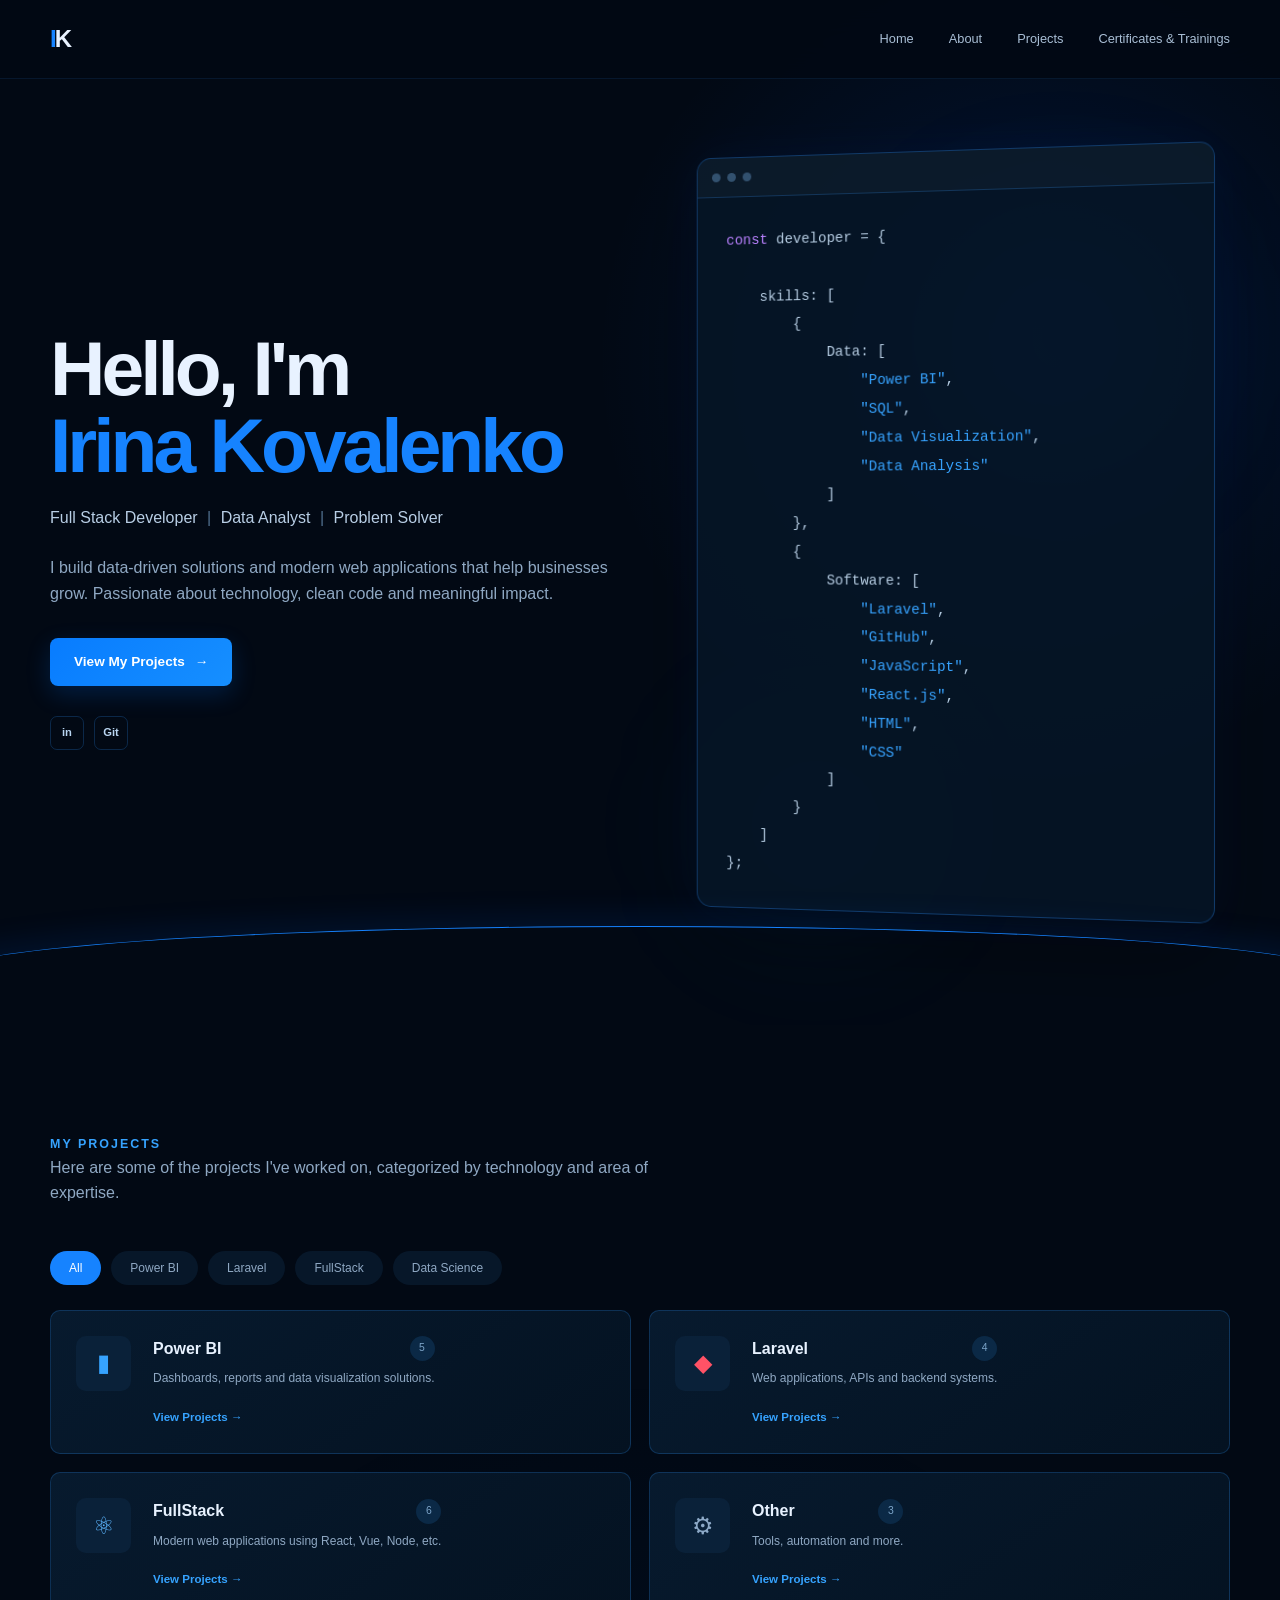
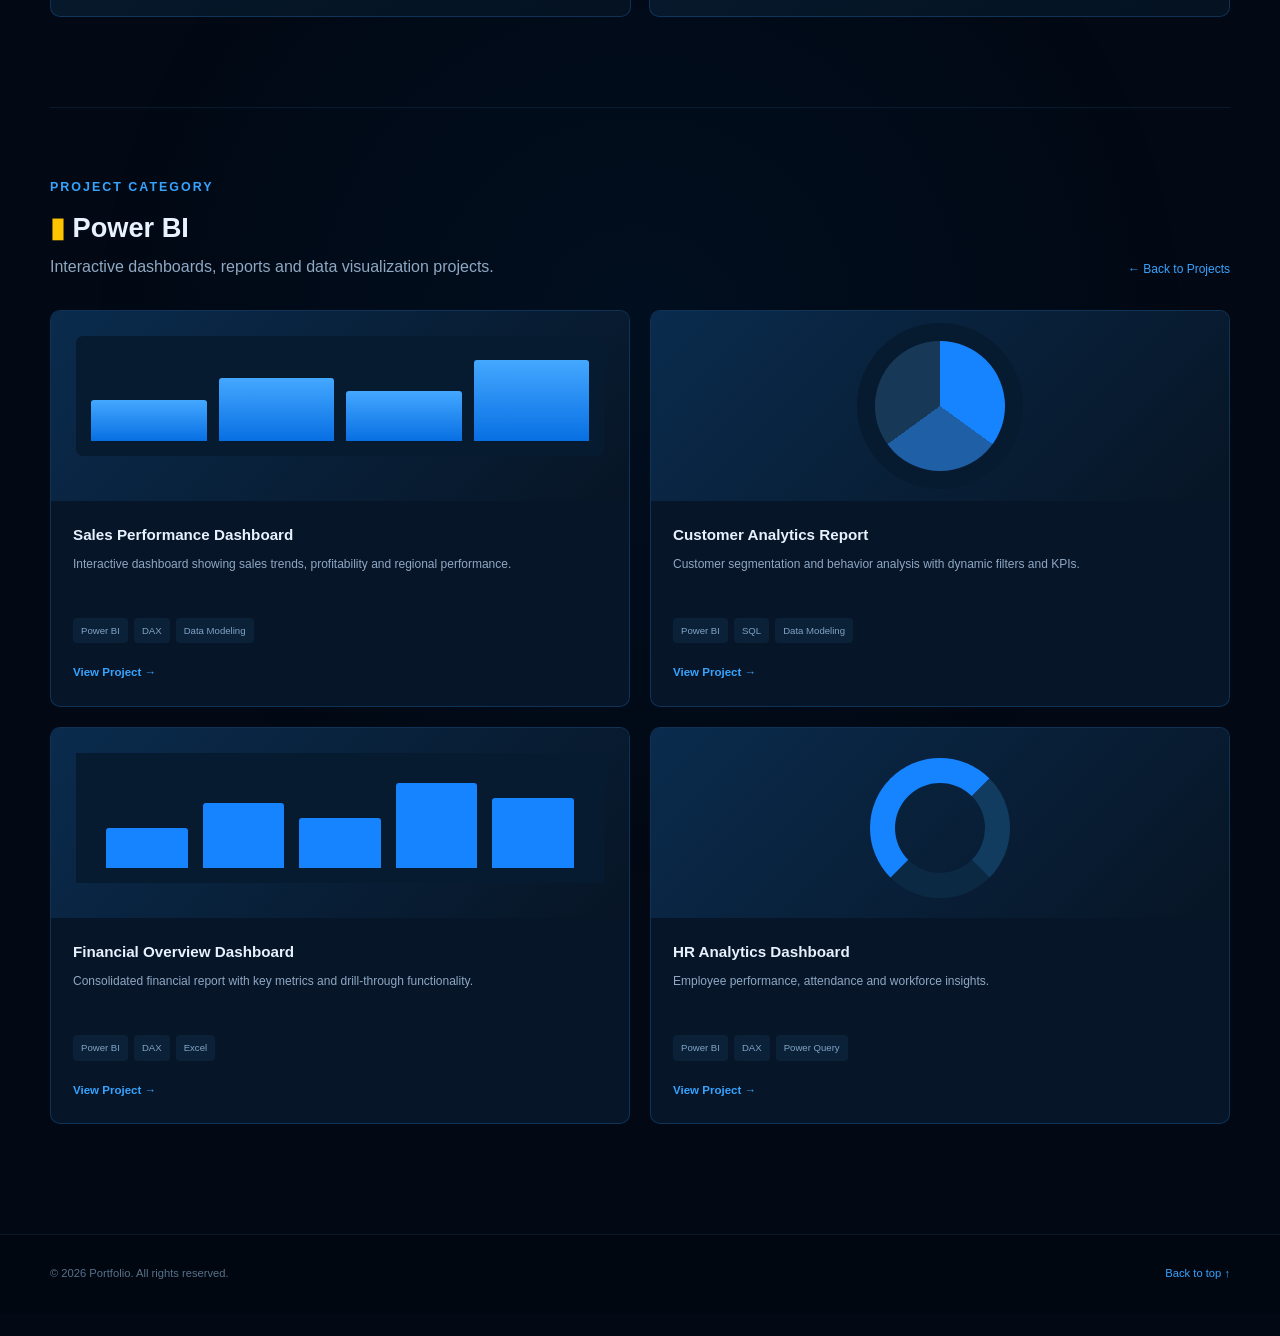
==== commit 11246cd5: "introduced js, extended nav, removed redundant images" ====
--- a/index.html
+++ b/index.html
@@ -1,44 +1,19 @@
-<!DOCTYPE html>
+<!doctype html>
 <html lang="en">
-
-<head>
-    <meta charset="UTF-8">
-    <meta name="viewport" content="width=device-width, initial-scale=1.0">
-
-    <title>Portfolio</title>
-
-    <link rel="stylesheet" href="/styles.css">
-</head>
-
-<body>
-    <header class="header">
-        <div class="container nav-container">
-
-            <a href="/" class="logo">
-                <span>I</span>K
-            </a>
-            <nav class="nav">
-
-                <a href="#home">
-                    Home
-                </a>
-
-                <a href="#about">
-                    About
-                </a>
-
-                <a href="#projects">
-                    Projects
-                </a>
-
-            </nav>
-        </div>
-    </header>
-
-    <main>
+    <head>
+        <meta charset="UTF-8" />
+        <meta name="viewport" content="width=device-width, initial-scale=1.0" />
+        <script type="module" src="/js/loadHeader.js"></script>
+
+        <title>Portfolio</title>
+
+        <link rel="stylesheet" href="/styles.css" />
+    </head>
+
+    <body>
+        <div id="header"></div>
 
         <main>
-
             <section id="home" class="hero section">
                 <div class="container hero-grid">
                     <div class="hero-content">
@@ -56,22 +31,31 @@
                         </h2>
 
                         <p class="hero-description">
-                            I build data-driven solutions and modern web applications that
-                            help businesses grow. Passionate about technology, clean code and
-                            meaningful impact.
+                            I build data-driven solutions and modern web
+                            applications that help businesses grow. Passionate
+                            about technology, clean code and meaningful impact.
                         </p>
 
                         <div class="hero-buttons">
-                            <a href="/projects" class="btn btn-primary">
+                            <a href="#projects" class="btn btn-primary">
                                 View My Projects
                                 <span>→</span>
                             </a>
                         </div>
 
                         <div class="social-links">
-                            <a href="https://www.linkedin.com/in/irina--kovalenko/" target="_blank"
-                                aria-label="LinkedIn">in</a>
-                            <a href="https://github.com/irkovalenko" target="_blank" aria-label="GitHub">Git</a>
+                            <a
+                                href="https://www.linkedin.com/in/irina--kovalenko/"
+                                target="_blank"
+                                aria-label="LinkedIn"
+                                >in</a
+                            >
+                            <a
+                                href="https://github.com/irkovalenko"
+                                target="_blank"
+                                aria-label="GitHub"
+                                >Git</a
+                            >
                         </div>
                     </div>
 
@@ -118,295 +102,225 @@
                 <div class="hero-wave"></div>
             </section>
 
-            <section id="about" class="section about-section">
+            <section id="projects" class="section projects-section">
                 <div class="container">
                     <div class="section-heading">
-                        <p class="eyebrow">ABOUT ME</p>
-
-                        <h2>
-                            Junior developer with background
-                            <span>in BI</span>
-                        </h2>
-                    </div>
-
-                    <div class="about-grid">
-                        <div class="about-text">
-                            <p>
-                                I am a motivated and eager to learn PHP developer of entry level with an experience of
-                                working in
-                                Laravel framework for almost 1 year and a PowerBI data analyst with experience of almost
-                                3 years.
-                            <p>
-                                Born in Poland in an Ukrainian immigrants family, I have come to the Netherlands in
-                                October 2023 to
-                                work as a customer service officer and as a PowerBI data analyst for a Dutch company.
-                            </p>
-                            <p>
-                                In 2019 I obtained a Bachelor degree in Tourism and Recreation. However, the pandemic
-                                gradually
-                                shifted my focus to IT. In 2023 I completed Data Science studies where, apart from
-                                machine learning
-                                projects in Python, I learnt the basics of BI software like Tableau and PowerBI.
-                            </p>
-                            <p>
-                                That basis served me well in my job in the Netherlands. I grew professionally as PowerBI
-                                data
-                                analyst since I was responsible for delivering insights and metrics for different
-                                departments of the
-                                company.
-                            </p>
-
-                            <p>
-                                In February 2025, I started in combined position of Junior PHP Developer and PowerBI
-                                data analyst.
-                                That made me realise that I want to focus on programming and build something more than
-                                dashboards.
-                                Apart from working on small functionalities, I used php to prepare data for BI. I stayed
-                                truly
-                                inspired of its efficiency and possibilities.
-                            </p>
-
-                            <div class="about-info">
-                                <div>
-                                    <span class="info-icon">⌖</span>
-                                    <div>
-                                        <small>Location</small>
-                                        <strong>Netherlands</strong>
-                                    </div>
-                                </div>
-
-                                <div>
-                                    <span class="info-icon">▣</span>
-                                    <div>
-                                        <small>Experience</small>
-                                        <strong>3+ Years</strong>
-                                    </div>
-                                </div>
-
-                                <div>
-                                </div>
-                            </div>
-                        </div>
-
-                        <div class="profile-card">
-                            <div class="profile-avatar">
-                                <img class="rounded-img" src="../images/me.jpg">
-                            </div>
-
-                            <div class="profile-decoration"></div>
-                        </div>
-                    </div>
-
-                    <section id="projects" class="section projects-section">
-                        <div class="container">
-                            <div class="section-heading">
-                                <p class="eyebrow">MY PROJECTS</p>
+                        <p class="eyebrow">MY PROJECTS</p>
+                        <p>
+                            Here are some of the projects I've worked on,
+                            categorized by technology and area of expertise.
+                        </p>
+                    </div>
+
+                    <div class="project-filters">
+                        <button class="active">All</button>
+                        <button>Power BI</button>
+                        <button>Laravel</button>
+                        <button>FullStack</button>
+                        <button>Data Science</button>
+                    </div>
+
+                    <div class="category-grid">
+                        <article class="category-card">
+                            <div class="category-icon powerbi">▮</div>
+
+                            <div class="category-content">
+                                <div class="category-title">
+                                    <h3>Power BI</h3>
+                                    <span>5</span>
+                                </div>
+
                                 <p>
-                                    Here are some of the projects I've worked on, categorized by
-                                    technology and area of expertise.
+                                    Dashboards, reports and data visualization
+                                    solutions.
                                 </p>
-                            </div>
-
-                            <div class="project-filters">
-                                <button class="active">All</button>
-                                <button>Power BI</button>
-                                <button>Laravel</button>
-                                <button>FullStack</button>
-                                <button>Data Science</button>
-                            </div>
-
-
-                            <div class="category-grid">
-                                <article class="category-card">
-                                    <div class="category-icon powerbi">▮</div>
-
-                                    <div class="category-content">
-                                        <div class="category-title">
-                                            <h3>Power BI</h3>
-                                            <span>5</span>
-                                        </div>
-
-                                        <p>Dashboards, reports and data visualization solutions.</p>
-
-                                        <a href="#powerbi-projects"> View Projects → </a>
-                                    </div>
-                                </article>
-
-                                <article class="category-card">
-                                    <div class="category-icon laravel">◆</div>
-
-                                    <div class="category-content">
-                                        <div class="category-title">
-                                            <h3>Laravel</h3>
-                                            <span>4</span>
-                                        </div>
-
-                                        <p>Web applications, APIs and backend systems.</p>
-
-                                        <a href="#"> View Projects → </a>
-                                    </div>
-                                </article>
-
-                                <article class="category-card">
-                                    <div class="category-icon react">⚛</div>
-
-                                    <div class="category-content">
-                                        <div class="category-title">
-                                            <h3>FullStack</h3>
-                                            <span>6</span>
-                                        </div>
-
-                                        <p>Modern web applications using React, Vue, Node, etc.</p>
-
-                                        <a href="#"> View Projects → </a>
-                                    </div>
-                                </article>
-
-                                <article class="category-card">
-                                    <div class="category-icon tools">⚙</div>
-
-                                    <div class="category-content">
-                                        <div class="category-title">
-                                            <h3>Other</h3>
-                                            <span>3</span>
-                                        </div>
-
-                                        <p>Tools, automation and more.</p>
-
-                                        <a href="#"> View Projects → </a>
-                                    </div>
-                                </article>
-                            </div>
-
-
-
-                            <div id="powerbi-projects" class="project-category">
-                                <div class="category-header">
-                                    <div>
-                                        <p class="eyebrow">PROJECT CATEGORY</p>
-
-                                        <h3>
-                                            <span class="powerbi-text">▮</span>
-                                            Power BI
-                                        </h3>
-
-                                        <p>
-                                            Interactive dashboards, reports and data visualization
-                                            projects.
-                                        </p>
-                                    </div>
-
-                                    <a href="#projects" class="back-link"> ← Back to Projects </a>
-                                </div>
-
-                                <div class="project-grid">
-                                    <article class="project-card">
-                                        <div class="project-image dashboard-one">
-                                            <div class="fake-chart">
-                                                <div></div>
-                                                <div></div>
-                                                <div></div>
-                                                <div></div>
-                                            </div>
-                                        </div>
-
-                                        <div class="project-body">
-                                            <h4>Sales Performance Dashboard</h4>
-
-                                            <p>
-                                                Interactive dashboard showing sales trends, profitability
-                                                and regional performance.
-                                            </p>
-
-                                            <div class="tags">
-                                                <span>Power BI</span>
-                                                <span>DAX</span>
-                                                <span>Data Modeling</span>
-                                            </div>
-
-                                            <a href="#"> View Project → </a>
-                                        </div>
-                                    </article>
-
-                                    <article class="project-card">
-                                        <div class="project-image dashboard-two">
-                                            <div class="fake-pie"></div>
-                                        </div>
-
-                                        <div class="project-body">
-                                            <h4>Customer Analytics Report</h4>
-
-                                            <p>
-                                                Customer segmentation and behavior analysis with dynamic
-                                                filters and KPIs.
-                                            </p>
-
-                                            <div class="tags">
-                                                <span>Power BI</span>
-                                                <span>SQL</span>
-                                                <span>Data Modeling</span>
-                                            </div>
-
-                                            <a href="#"> View Project → </a>
-                                        </div>
-                                    </article>
-
-                                    <article class="project-card">
-                                        <div class="project-image dashboard-three">
-                                            <div class="fake-bars">
-                                                <i></i>
-                                                <i></i>
-                                                <i></i>
-                                                <i></i>
-                                                <i></i>
-                                            </div>
-                                        </div>
-
-                                        <div class="project-body">
-                                            <h4>Financial Overview Dashboard</h4>
-
-                                            <p>
-                                                Consolidated financial report with key metrics and
-                                                drill-through functionality.
-                                            </p>
-
-                                            <div class="tags">
-                                                <span>Power BI</span>
-                                                <span>DAX</span>
-                                                <span>Excel</span>
-                                            </div>
-
-                                            <a href="#"> View Project → </a>
-                                        </div>
-                                    </article>
-
-                                    <article class="project-card">
-                                        <div class="project-image dashboard-four">
-                                            <div class="fake-circle"></div>
-                                        </div>
-
-                                        <div class="project-body">
-                                            <h4>HR Analytics Dashboard</h4>
-
-                                            <p>
-                                                Employee performance, attendance and workforce insights.
-                                            </p>
-
-                                            <div class="tags">
-                                                <span>Power BI</span>
-                                                <span>DAX</span>
-                                                <span>Power Query</span>
-                                            </div>
-
-                                            <a href="#"> View Project → </a>
-                                        </div>
-                                    </article>
-                                </div>
-                            </div>
-                        </div>
-
-                    </section>
-
+
+                                <a href="#powerbi-projects">
+                                    View Projects →
+                                </a>
+                            </div>
+                        </article>
+
+                        <article class="category-card">
+                            <div class="category-icon laravel">◆</div>
+
+                            <div class="category-content">
+                                <div class="category-title">
+                                    <h3>Laravel</h3>
+                                    <span>4</span>
+                                </div>
+
+                                <p>
+                                    Web applications, APIs and backend systems.
+                                </p>
+
+                                <a href="#"> View Projects → </a>
+                            </div>
+                        </article>
+
+                        <article class="category-card">
+                            <div class="category-icon react">⚛</div>
+
+                            <div class="category-content">
+                                <div class="category-title">
+                                    <h3>FullStack</h3>
+                                    <span>6</span>
+                                </div>
+
+                                <p>
+                                    Modern web applications using React, Vue,
+                                    Node, etc.
+                                </p>
+
+                                <a href="#"> View Projects → </a>
+                            </div>
+                        </article>
+
+                        <article class="category-card">
+                            <div class="category-icon tools">⚙</div>
+
+                            <div class="category-content">
+                                <div class="category-title">
+                                    <h3>Other</h3>
+                                    <span>3</span>
+                                </div>
+
+                                <p>Tools, automation and more.</p>
+
+                                <a href="#"> View Projects → </a>
+                            </div>
+                        </article>
+                    </div>
+
+                    <div id="powerbi-projects" class="project-category">
+                        <div class="category-header">
+                            <div>
+                                <p class="eyebrow">PROJECT CATEGORY</p>
+
+                                <h3>
+                                    <span class="powerbi-text">▮</span>
+                                    Power BI
+                                </h3>
+
+                                <p>
+                                    Interactive dashboards, reports and data
+                                    visualization projects.
+                                </p>
+                            </div>
+
+                            <a href="#projects" class="back-link">
+                                ← Back to Projects
+                            </a>
+                        </div>
+
+                        <div class="project-grid">
+                            <article class="project-card">
+                                <div class="project-image dashboard-one">
+                                    <div class="fake-chart">
+                                        <div></div>
+                                        <div></div>
+                                        <div></div>
+                                        <div></div>
+                                    </div>
+                                </div>
+
+                                <div class="project-body">
+                                    <h4>Sales Performance Dashboard</h4>
+
+                                    <p>
+                                        Interactive dashboard showing sales
+                                        trends, profitability and regional
+                                        performance.
+                                    </p>
+
+                                    <div class="tags">
+                                        <span>Power BI</span>
+                                        <span>DAX</span>
+                                        <span>Data Modeling</span>
+                                    </div>
+
+                                    <a href="#"> View Project → </a>
+                                </div>
+                            </article>
+
+                            <article class="project-card">
+                                <div class="project-image dashboard-two">
+                                    <div class="fake-pie"></div>
+                                </div>
+
+                                <div class="project-body">
+                                    <h4>Customer Analytics Report</h4>
+
+                                    <p>
+                                        Customer segmentation and behavior
+                                        analysis with dynamic filters and KPIs.
+                                    </p>
+
+                                    <div class="tags">
+                                        <span>Power BI</span>
+                                        <span>SQL</span>
+                                        <span>Data Modeling</span>
+                                    </div>
+
+                                    <a href="#"> View Project → </a>
+                                </div>
+                            </article>
+
+                            <article class="project-card">
+                                <div class="project-image dashboard-three">
+                                    <div class="fake-bars">
+                                        <i></i>
+                                        <i></i>
+                                        <i></i>
+                                        <i></i>
+                                        <i></i>
+                                    </div>
+                                </div>
+
+                                <div class="project-body">
+                                    <h4>Financial Overview Dashboard</h4>
+
+                                    <p>
+                                        Consolidated financial report with key
+                                        metrics and drill-through functionality.
+                                    </p>
+
+                                    <div class="tags">
+                                        <span>Power BI</span>
+                                        <span>DAX</span>
+                                        <span>Excel</span>
+                                    </div>
+
+                                    <a href="#"> View Project → </a>
+                                </div>
+                            </article>
+
+                            <article class="project-card">
+                                <div class="project-image dashboard-four">
+                                    <div class="fake-circle"></div>
+                                </div>
+
+                                <div class="project-body">
+                                    <h4>HR Analytics Dashboard</h4>
+
+                                    <p>
+                                        Employee performance, attendance and
+                                        workforce insights.
+                                    </p>
+
+                                    <div class="tags">
+                                        <span>Power BI</span>
+                                        <span>DAX</span>
+                                        <span>Power Query</span>
+                                    </div>
+
+                                    <a href="#"> View Project → </a>
+                                </div>
+                            </article>
+                        </div>
+                    </div>
+                </div>
+            </section>
         </main>
 
         <footer class="footer">
@@ -416,47 +330,5 @@
                 <a href="#home"> Back to top ↑ </a>
             </div>
         </footer>
-
-        <script>
-            const sections = document.querySelectorAll("main section[id]");
-            const navLinks = document.querySelectorAll(".nav a");
-
-            const observer = new IntersectionObserver(
-                (entries) => {
-                    entries.forEach((entry) => {
-                        if (entry.isIntersecting) {
-                            const id = entry.target.id;
-
-                            navLinks.forEach((link) => {
-                                link.classList.remove("active");
-
-                                if (link.getAttribute("href") === `#${id}`) {
-                                    link.classList.add("active");
-                                }
-                            });
-                        }
-                    });
-                }, {
-                    rootMargin: "-30% 0px -60% 0px"
-                }
-            );
-
-            sections.forEach((section) => {
-                observer.observe(section);
-            });
-            // Project filters
-            const filterButtons = document.querySelectorAll(
-                ".project-filters button",
-            );
-
-            filterButtons.forEach((button) => {
-                button.addEventListener("click", () => {
-                    filterButtons.forEach((btn) => btn.classList.remove("active"));
-
-                    button.classList.add("active");
-                });
-            });
-        </script>
-</body>
-
+    </body>
 </html>
--- a/styles.css
+++ b/styles.css
@@ -1379,6 +1379,38 @@
 .rounded-img {
     border-radius: 12px;
 }
+
+.section-title {
+    display: flex;
+    align-items: center;
+    gap: 8px;
+    margin-bottom: 30px;
+}
+
+.section-title svg {
+    width: 20px;
+    height: 20px;
+    color: var(--blue-light);
+}
+
+.section-title .eyebrow {
+    margin: 0;
+}
+
+.education-info {
+    display: grid;
+    grid-template-columns: 120px 1fr;
+    gap: 10px 20px;
+}
+
+.education-info small {
+    color: #67819d;
+    font-size: 0.65rem;
+}
+
+.education-info strong {
+    font-size: 0.85rem;
+}
 /* =========================================================
    RESPONSIVE
 ========================================================= */
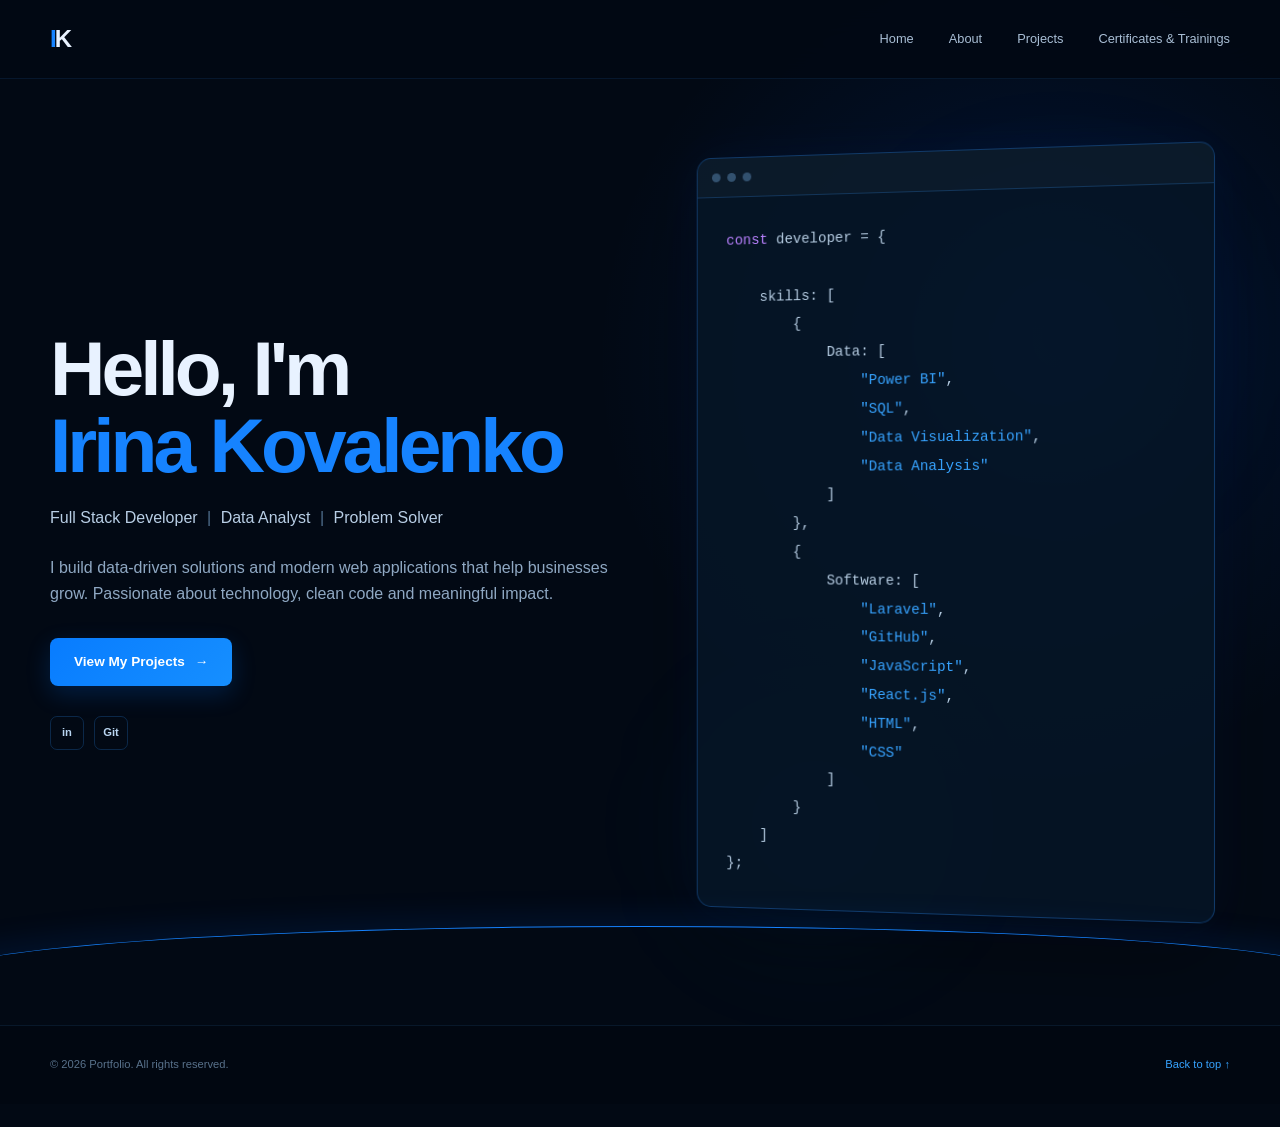
==== commit 33ec6f5e: "footer display everywhere and loaded crazy frog project" ====
--- a/index.html
+++ b/index.html
@@ -4,6 +4,7 @@
         <meta charset="UTF-8" />
         <meta name="viewport" content="width=device-width, initial-scale=1.0" />
         <script type="module" src="/js/loadHeader.js"></script>
+        <script type="module" src="/js/loadFooter.js"></script>
 
         <title>Portfolio</title>
 
@@ -37,7 +38,7 @@
                         </p>
 
                         <div class="hero-buttons">
-                            <a href="#projects" class="btn btn-primary">
+                            <a href="pages/projects/" class="btn btn-primary">
                                 View My Projects
                                 <span>→</span>
                             </a>
@@ -101,234 +102,11 @@
 
                 <div class="hero-wave"></div>
             </section>
-
-            <section id="projects" class="section projects-section">
-                <div class="container">
-                    <div class="section-heading">
-                        <p class="eyebrow">MY PROJECTS</p>
-                        <p>
-                            Here are some of the projects I've worked on,
-                            categorized by technology and area of expertise.
-                        </p>
-                    </div>
-
-                    <div class="project-filters">
-                        <button class="active">All</button>
-                        <button>Power BI</button>
-                        <button>Laravel</button>
-                        <button>FullStack</button>
-                        <button>Data Science</button>
-                    </div>
-
-                    <div class="category-grid">
-                        <article class="category-card">
-                            <div class="category-icon powerbi">▮</div>
-
-                            <div class="category-content">
-                                <div class="category-title">
-                                    <h3>Power BI</h3>
-                                    <span>5</span>
-                                </div>
-
-                                <p>
-                                    Dashboards, reports and data visualization
-                                    solutions.
-                                </p>
-
-                                <a href="#powerbi-projects">
-                                    View Projects →
-                                </a>
-                            </div>
-                        </article>
-
-                        <article class="category-card">
-                            <div class="category-icon laravel">◆</div>
-
-                            <div class="category-content">
-                                <div class="category-title">
-                                    <h3>Laravel</h3>
-                                    <span>4</span>
-                                </div>
-
-                                <p>
-                                    Web applications, APIs and backend systems.
-                                </p>
-
-                                <a href="#"> View Projects → </a>
-                            </div>
-                        </article>
-
-                        <article class="category-card">
-                            <div class="category-icon react">⚛</div>
-
-                            <div class="category-content">
-                                <div class="category-title">
-                                    <h3>FullStack</h3>
-                                    <span>6</span>
-                                </div>
-
-                                <p>
-                                    Modern web applications using React, Vue,
-                                    Node, etc.
-                                </p>
-
-                                <a href="#"> View Projects → </a>
-                            </div>
-                        </article>
-
-                        <article class="category-card">
-                            <div class="category-icon tools">⚙</div>
-
-                            <div class="category-content">
-                                <div class="category-title">
-                                    <h3>Other</h3>
-                                    <span>3</span>
-                                </div>
-
-                                <p>Tools, automation and more.</p>
-
-                                <a href="#"> View Projects → </a>
-                            </div>
-                        </article>
-                    </div>
-
-                    <div id="powerbi-projects" class="project-category">
-                        <div class="category-header">
-                            <div>
-                                <p class="eyebrow">PROJECT CATEGORY</p>
-
-                                <h3>
-                                    <span class="powerbi-text">▮</span>
-                                    Power BI
-                                </h3>
-
-                                <p>
-                                    Interactive dashboards, reports and data
-                                    visualization projects.
-                                </p>
-                            </div>
-
-                            <a href="#projects" class="back-link">
-                                ← Back to Projects
-                            </a>
-                        </div>
-
-                        <div class="project-grid">
-                            <article class="project-card">
-                                <div class="project-image dashboard-one">
-                                    <div class="fake-chart">
-                                        <div></div>
-                                        <div></div>
-                                        <div></div>
-                                        <div></div>
-                                    </div>
-                                </div>
-
-                                <div class="project-body">
-                                    <h4>Sales Performance Dashboard</h4>
-
-                                    <p>
-                                        Interactive dashboard showing sales
-                                        trends, profitability and regional
-                                        performance.
-                                    </p>
-
-                                    <div class="tags">
-                                        <span>Power BI</span>
-                                        <span>DAX</span>
-                                        <span>Data Modeling</span>
-                                    </div>
-
-                                    <a href="#"> View Project → </a>
-                                </div>
-                            </article>
-
-                            <article class="project-card">
-                                <div class="project-image dashboard-two">
-                                    <div class="fake-pie"></div>
-                                </div>
-
-                                <div class="project-body">
-                                    <h4>Customer Analytics Report</h4>
-
-                                    <p>
-                                        Customer segmentation and behavior
-                                        analysis with dynamic filters and KPIs.
-                                    </p>
-
-                                    <div class="tags">
-                                        <span>Power BI</span>
-                                        <span>SQL</span>
-                                        <span>Data Modeling</span>
-                                    </div>
-
-                                    <a href="#"> View Project → </a>
-                                </div>
-                            </article>
-
-                            <article class="project-card">
-                                <div class="project-image dashboard-three">
-                                    <div class="fake-bars">
-                                        <i></i>
-                                        <i></i>
-                                        <i></i>
-                                        <i></i>
-                                        <i></i>
-                                    </div>
-                                </div>
-
-                                <div class="project-body">
-                                    <h4>Financial Overview Dashboard</h4>
-
-                                    <p>
-                                        Consolidated financial report with key
-                                        metrics and drill-through functionality.
-                                    </p>
-
-                                    <div class="tags">
-                                        <span>Power BI</span>
-                                        <span>DAX</span>
-                                        <span>Excel</span>
-                                    </div>
-
-                                    <a href="#"> View Project → </a>
-                                </div>
-                            </article>
-
-                            <article class="project-card">
-                                <div class="project-image dashboard-four">
-                                    <div class="fake-circle"></div>
-                                </div>
-
-                                <div class="project-body">
-                                    <h4>HR Analytics Dashboard</h4>
-
-                                    <p>
-                                        Employee performance, attendance and
-                                        workforce insights.
-                                    </p>
-
-                                    <div class="tags">
-                                        <span>Power BI</span>
-                                        <span>DAX</span>
-                                        <span>Power Query</span>
-                                    </div>
-
-                                    <a href="#"> View Project → </a>
-                                </div>
-                            </article>
-                        </div>
                     </div>
                 </div>
             </section>
         </main>
 
-        <footer class="footer">
-            <div class="container footer-content">
-                <p>&copy; 2026 Portfolio. All rights reserved.</p>
-
-                <a href="#home"> Back to top ↑ </a>
-            </div>
-        </footer>
+        <div id="footer"></div>
     </body>
 </html>
--- a/styles.css
+++ b/styles.css
@@ -1207,142 +1207,260 @@
 }
 
 /* =========================================================
-   CONTACT
-========================================================= */
-
-.contact-section {
-    background: radial-gradient(
-        circle at 50% 100%,
-        rgba(0, 87, 255, 0.1),
-        transparent 50%
-    );
-}
-
-.contact-grid {
+   COURSE / CERTIFICATE CARDS
+========================================================= */
+
+.course-grid {
     display: grid;
-
-    grid-template-columns: 0.8fr 1.2fr;
-
-    gap: 80px;
-
-    align-items: start;
-}
-
-.contact-details {
-    padding-top: 15px;
-}
-
-.contact-item {
-    display: flex;
-    align-items: center;
-
-    gap: 15px;
-
-    margin-bottom: 28px;
-}
-
-.contact-icon {
-    width: 43px;
-    height: 43px;
-
-    display: flex;
-    align-items: center;
-    justify-content: center;
-
-    border: 1px solid var(--border);
-
-    border-radius: 8px;
-
-    color: var(--blue-light);
-}
-
-.contact-item a,
-.contact-item span:not(.contact-icon) {
-    display: block;
-
-    margin-top: 2px;
-
-    font-size: 0.8rem;
-}
-
-.contact-item a:hover {
-    color: var(--blue-light);
-}
-
-.follow {
-    margin-top: 40px;
-}
-
-.follow .social-links {
-    margin-top: 12px;
-}
-
-/* =========================================================
-   FORM
-========================================================= */
-
-.contact-form {
-    padding: 30px;
+    grid-template-columns: repeat(3, 1fr);
+    gap: 20px;
+}
+
+.course-card {
+    position: relative;
+    display: flex;
+    flex-direction: column;
+    min-height: 330px;
 
     background: linear-gradient(
         145deg,
-        rgba(7, 27, 47, 0.9),
-        rgba(4, 16, 29, 0.9)
+        rgba(8, 30, 53, 0.95),
+        rgba(4, 17, 31, 0.95)
     );
 
     border: 1px solid var(--border);
-
     border-radius: 12px;
-}
-
-.form-group {
-    margin-bottom: 20px;
-}
-
-.form-group label {
+
+    overflow: hidden;
+    transition: var(--transition);
+}
+
+.course-card::before {
+    content: '';
+
+    position: absolute;
+    top: 0;
+    left: 0;
+    width: 100%;
+    height: 2px;
+
+    background: linear-gradient(90deg, transparent, var(--blue), transparent);
+
+    opacity: 0.7;
+}
+
+.course-card:hover {
+    transform: translateY(-6px);
+
+    border-color: rgba(30, 143, 255, 0.6);
+
+    box-shadow:
+        0 20px 50px rgba(0, 70, 160, 0.16),
+        0 0 30px rgba(0, 115, 255, 0.05);
+}
+
+.course-card-top {
+    display: flex;
+    align-items: center;
+    justify-content: space-between;
+
+    padding: 22px 22px 0;
+}
+
+.course-date {
+    color: var(--text-muted);
+
+    font-size: 0.68rem;
+    font-weight: 600;
+
+    letter-spacing: 0.5px;
+    text-transform: uppercase;
+}
+
+.course-image {
+    width: 52px;
+    height: 52px;
+
+    object-fit: cover;
+
+    border-radius: 10px;
+
+    border: 1px solid rgba(54, 163, 255, 0.35);
+
+    box-shadow: 0 8px 25px rgba(0, 80, 180, 0.15);
+
+    transition: var(--transition);
+}
+
+.course-card:hover .course-image {
+    transform: scale(1.05);
+    border-color: var(--blue);
+}
+
+.course-card-body {
+    padding: 25px 22px;
+    flex: 1;
+}
+
+.course-card-body h3 {
+    margin-bottom: 8px;
+
+    font-size: 1.05rem;
+    line-height: 1.4;
+}
+
+.course-organisation {
+    margin-bottom: 18px;
+
+    color: var(--blue-light);
+
+    font-size: 0.72rem;
+    font-weight: 600;
+}
+
+.course-description {
+    color: var(--text-muted);
+
+    font-size: 0.76rem;
+    line-height: 1.7;
+}
+
+.course-card-footer {
+    display: flex;
+    align-items: center;
+    justify-content: space-between;
+
+    padding: 16px 22px;
+
+    border-top: 1px solid rgba(43, 137, 230, 0.15);
+
+    color: #67819d;
+
+    font-size: 0.65rem;
+    font-weight: 600;
+
+    text-transform: uppercase;
+    letter-spacing: 1px;
+}
+
+.course-arrow {
+    width: 27px;
+    height: 27px;
+
+    display: flex;
+    align-items: center;
+    justify-content: center;
+
+    border: 1px solid var(--border);
+    border-radius: 50%;
+
+    color: var(--blue-light);
+
+    font-size: 0.75rem;
+
+    transition: var(--transition);
+}
+
+.course-card:hover .course-arrow {
+    background: var(--blue);
+    border-color: var(--blue);
+    color: white;
+    transform: translate(2px, -2px);
+}
+
+/* =========================================================
+   STUDY (EDUCATION)
+========================================================= */
+
+.study-section {
+    padding-top: 70px;
+}
+
+.study-list {
+    position: relative;
+
+    max-width: 850px;
+    margin-left: 10px;
+
+    border-left: 1px solid rgba(43, 137, 230, 0.25);
+}
+
+.study-item {
+    position: relative;
+
+    display: grid;
+    grid-template-columns: 200px 1fr;
+    gap: 35px;
+
+    padding: 0 0 45px 35px;
+}
+
+.study-item:last-child {
+    padding-bottom: 0;
+}
+
+/* timeline dot */
+
+.study-item::before {
+    content: '';
+
+    position: absolute;
+    left: -5px;
+    top: 6px;
+
+    width: 9px;
+    height: 9px;
+
+    border-radius: 50%;
+    background: var(--blue);
+
+    box-shadow:
+        0 0 0 5px var(--bg),
+        0 0 15px rgba(22, 131, 255, 0.5);
+}
+
+.date-and-organisation {
+    display: flex;
+    flex-direction: column;
+    gap: 4px;
+}
+
+.study-date {
+    color: var(--blue-light);
+
+    font-size: 0.72rem;
+    font-weight: 600;
+    letter-spacing: 0.5px;
+}
+
+.study-university {
+    color: var(--text-muted);
+
+    font-size: 0.78rem;
+    line-height: 1.4;
+}
+
+.study-content h3 {
+    margin: 0;
+
+    color: var(--text);
+
+    font-size: 1.05rem;
+    font-weight: 600;
+    line-height: 1.4;
+}
+
+.study-content h3::after {
+    content: '';
+
     display: block;
 
-    margin-bottom: 8px;
-
-    color: #c8ddf2;
-
-    font-size: 0.75rem;
-    font-weight: 600;
-}
-
-.form-group input,
-.form-group textarea {
-    width: 100%;
-
-    padding: 13px 14px;
-
-    background: #041322;
-
-    border: 1px solid rgba(64, 119, 168, 0.3);
-
-    border-radius: 6px;
-
-    outline: none;
-
-    color: white;
-
-    font-size: 0.8rem;
-
-    transition: var(--transition);
-
-    resize: vertical;
-}
-
-.form-group input::placeholder,
-.form-group textarea::placeholder {
-    color: #4f6b85;
-}
-
-.form-group input:focus,
-.form-group textarea:focus {
-    border-color: var(--blue);
-
-    box-shadow: 0 0 0 3px rgba(22, 131, 255, 0.08);
+    width: 30px;
+    height: 1px;
+    margin-top: 12px;
+
+    background: var(--blue);
+    opacity: 0.6;
 }
 
 /* =========================================================
@@ -1574,4 +1692,22 @@
     .category-icon {
         width: 55px;
     }
-}
+
+    @media (max-width: 700px) {
+        .study-list {
+            margin-left: 5px;
+        }
+
+        .study-item {
+            grid-template-columns: 1fr;
+            gap: 8px;
+
+            padding-left: 30px;
+            padding-bottom: 35px;
+        }
+
+        .study-content h3 {
+            font-size: 0.95rem;
+        }
+    }
+}
